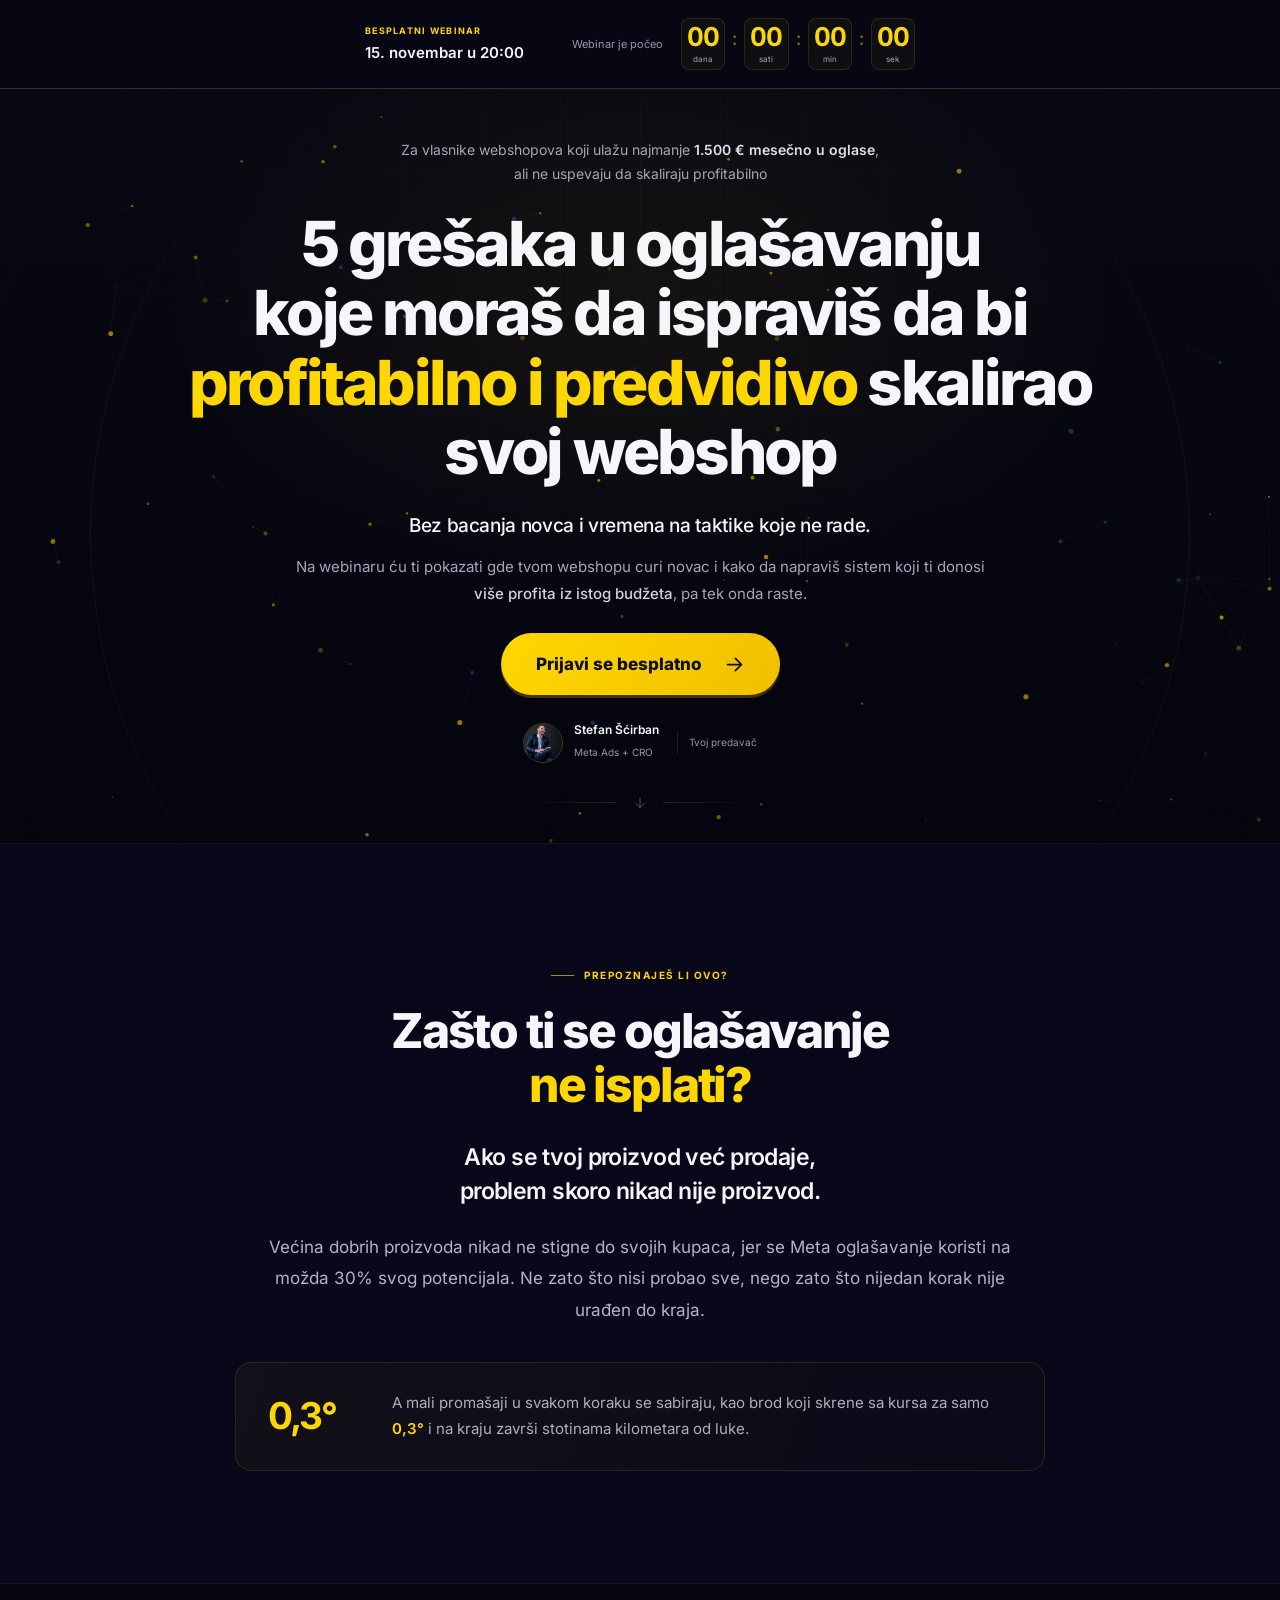
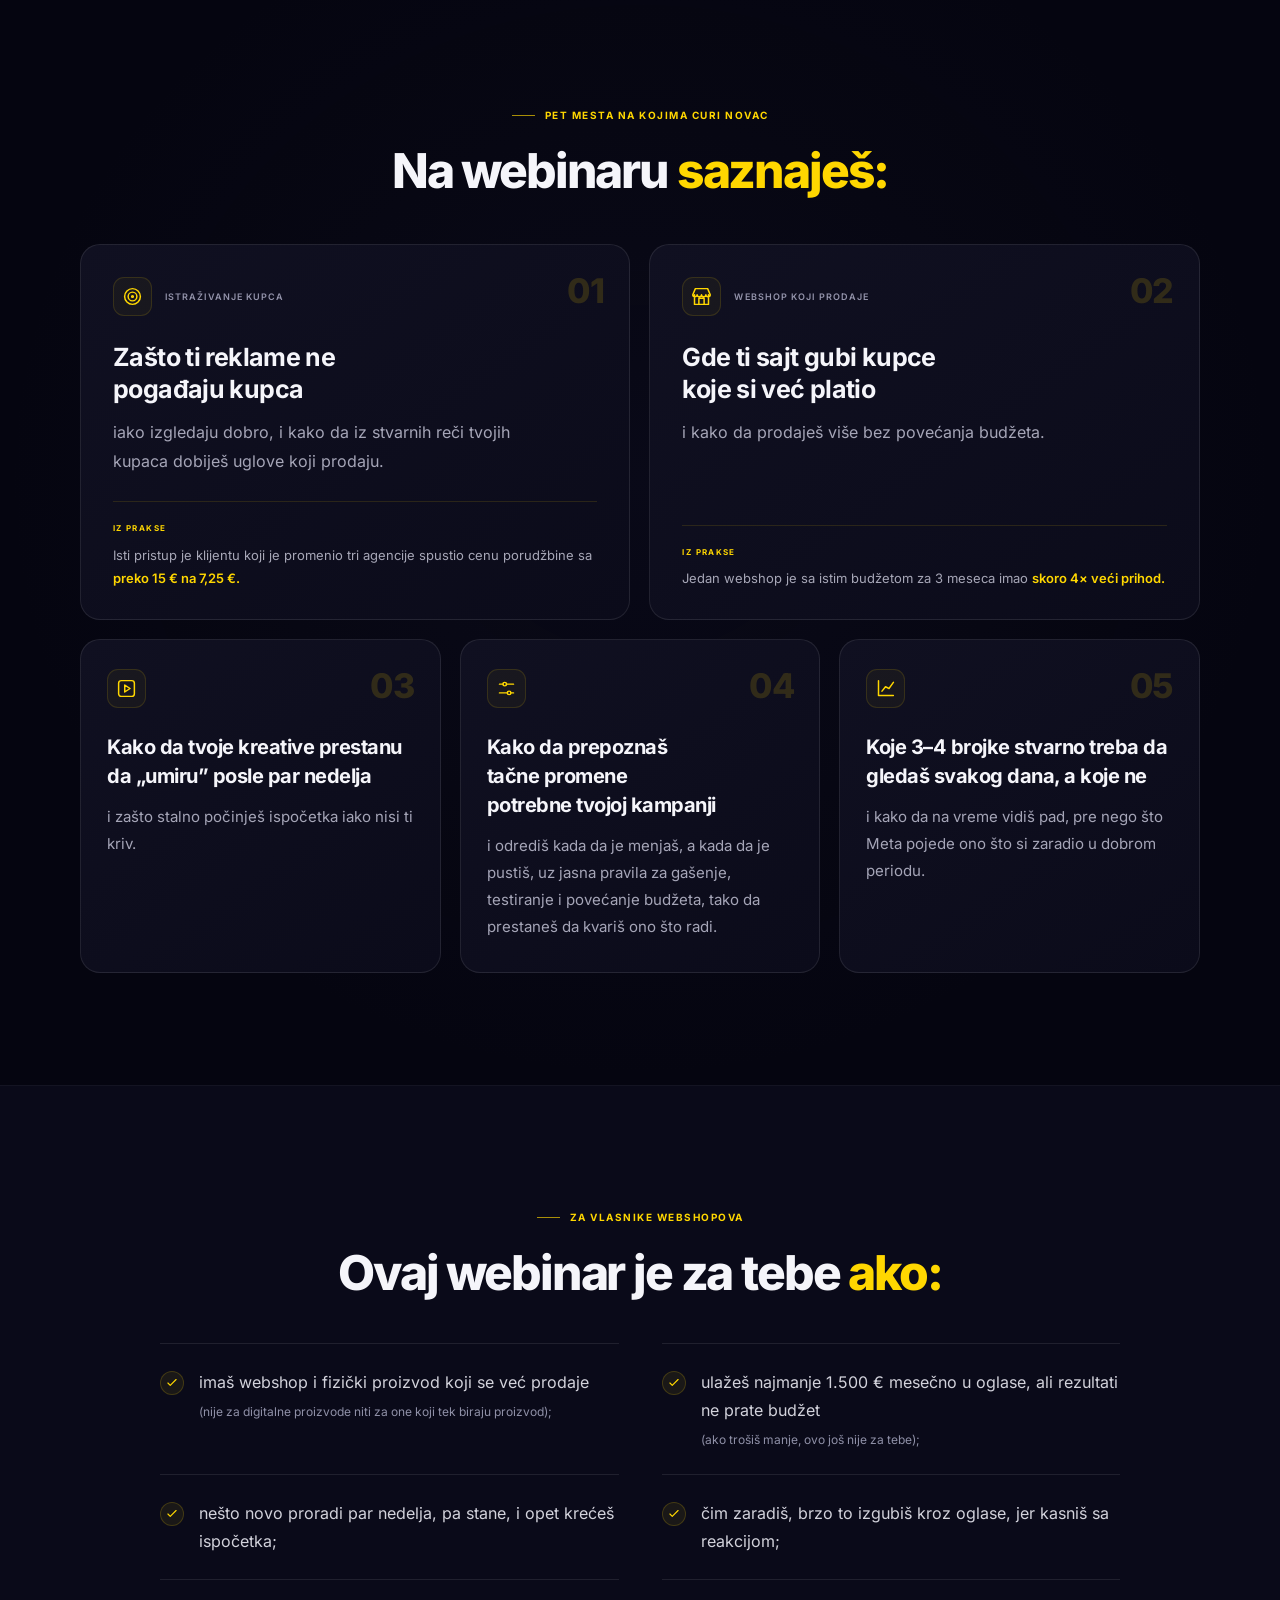
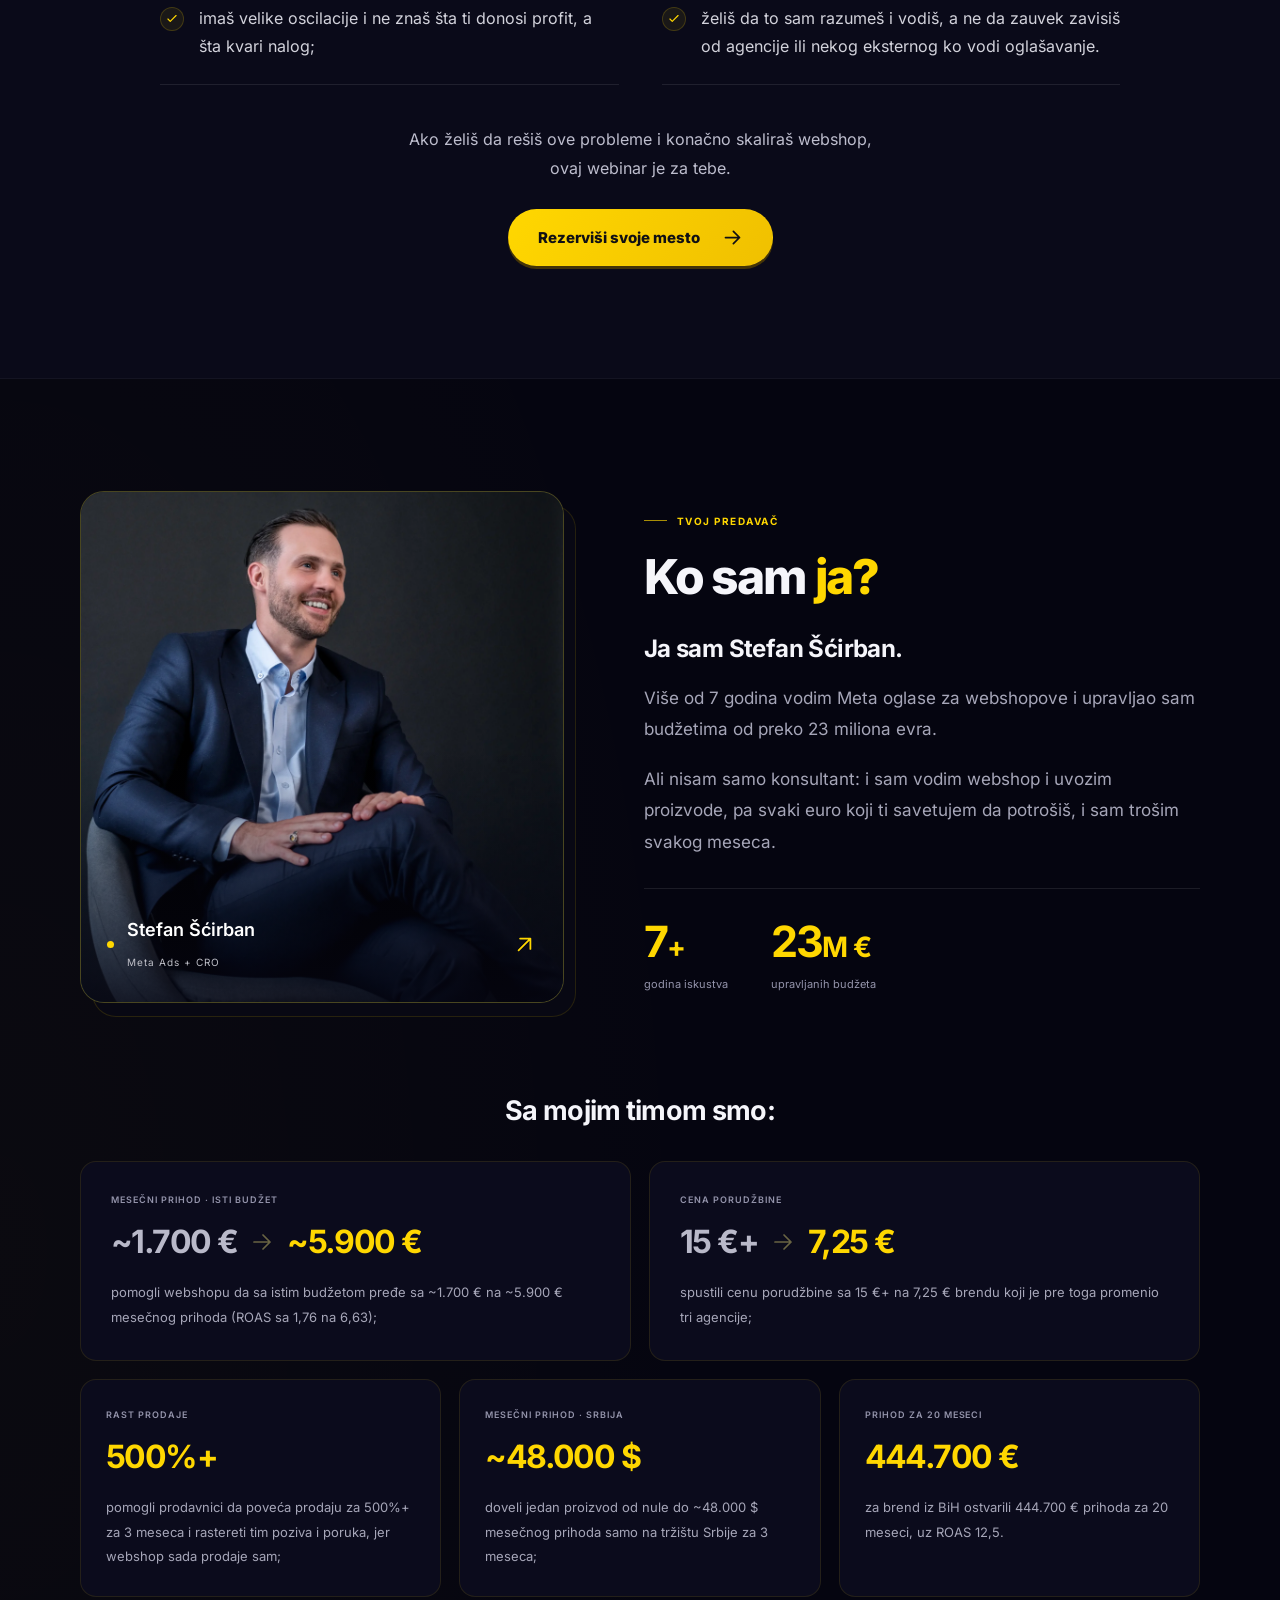
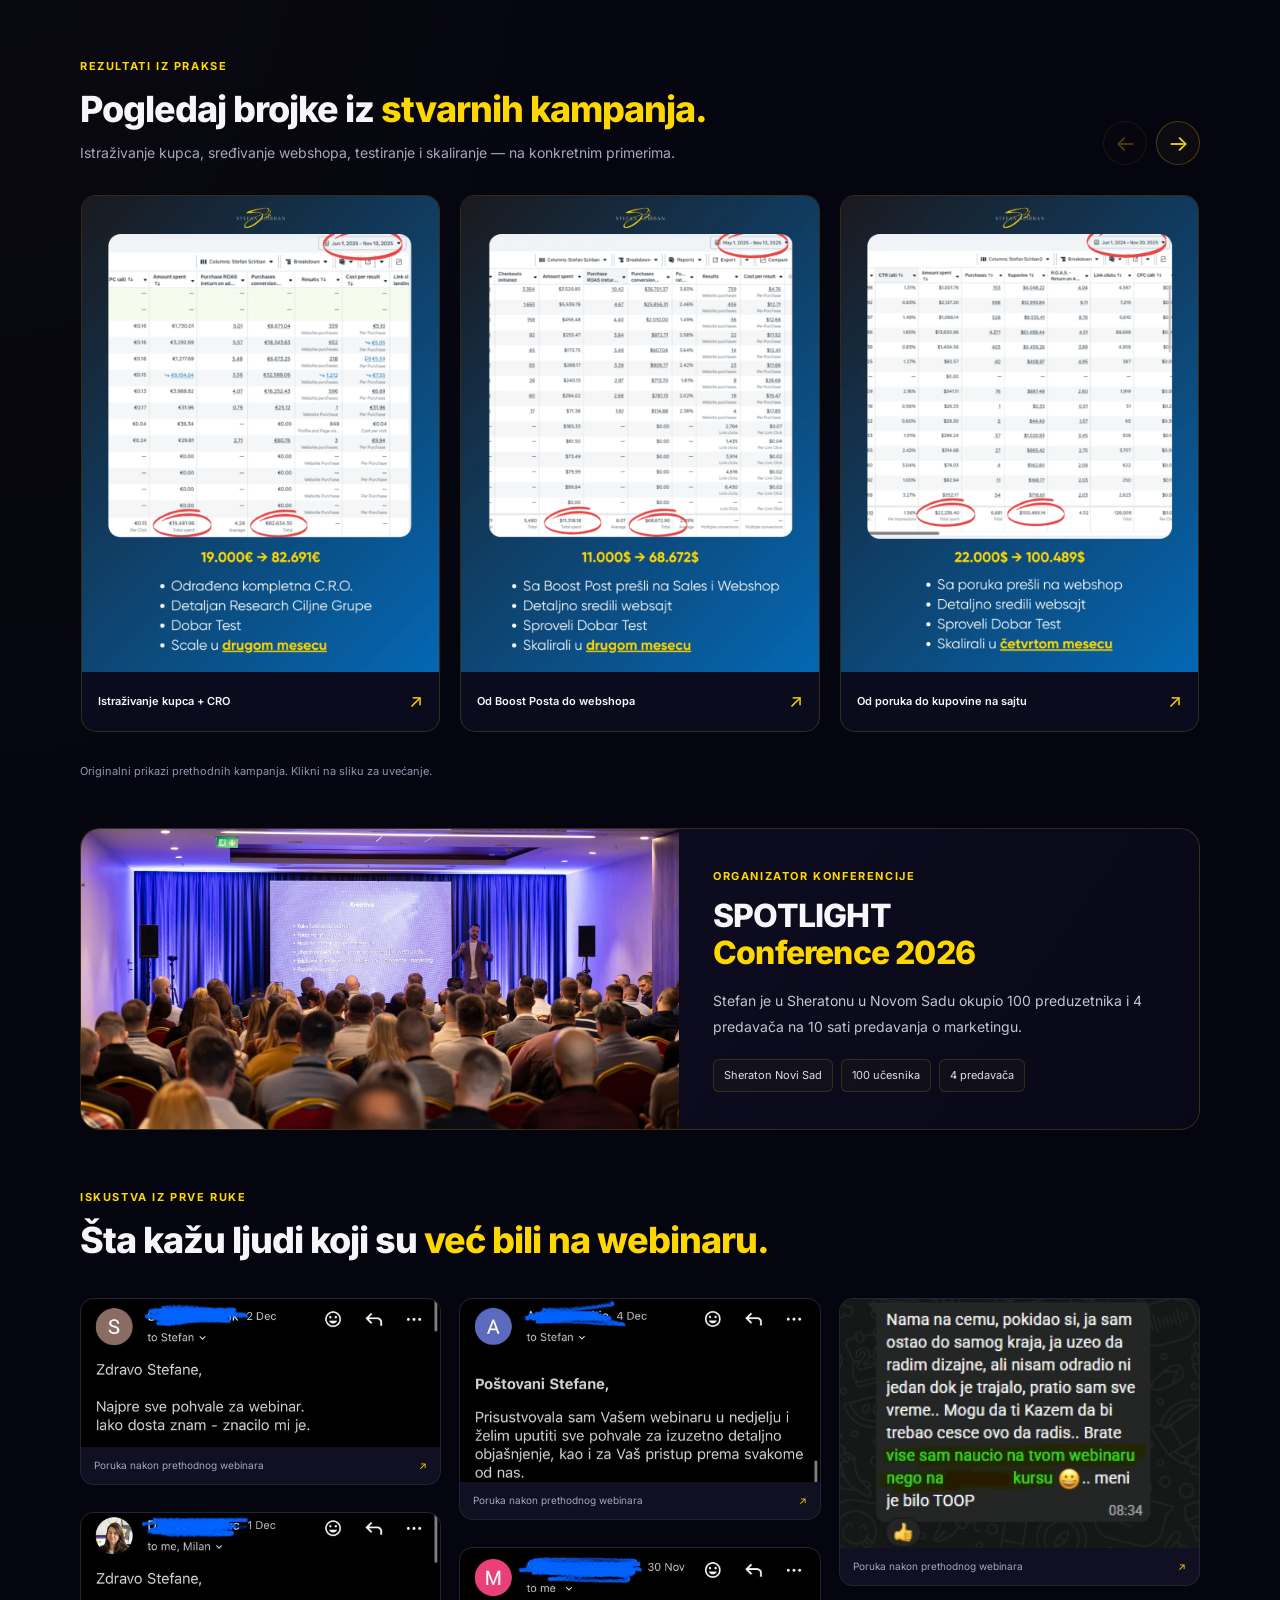
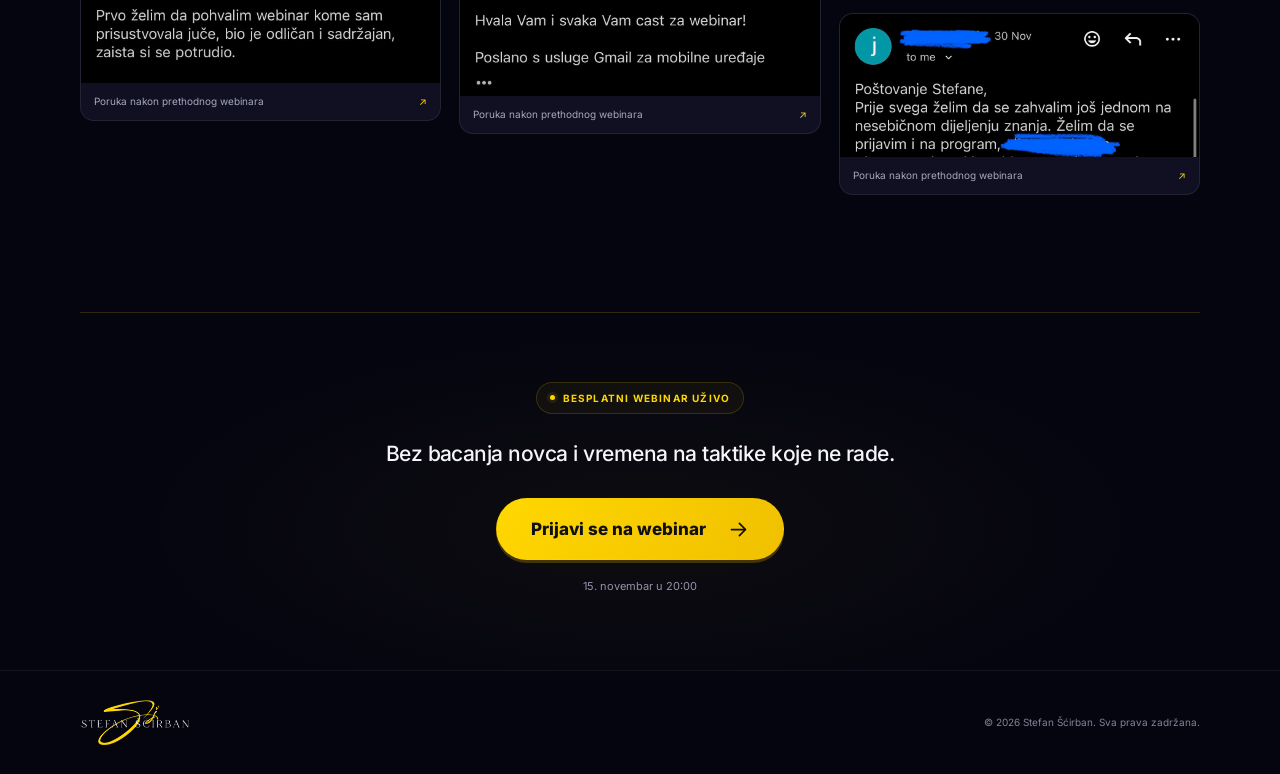
==== index.html @ c8a47fcd "Stefan Šćirban webinar funnel with AEvent registration Optin, thank-you, replay and call confirmatio" ====
<!doctype html>
<html lang="sr-Latn">
<head>
  <meta charset="utf-8">
  <meta name="viewport" content="width=device-width, initial-scale=1, viewport-fit=cover">
  <meta name="theme-color" content="#050510">
  <meta name="robots" content="noindex,nofollow">
  <title>5 grešaka u oglašavanju · Besplatni webinar · Stefan Šćirban</title>
  <meta name="description" content="Besplatni webinar za vlasnike webshopova koji žele da profitabilno i predvidivo skaliraju svoj webshop. Sa Stefanom Šćirbanom.">
  <link rel="preload" href="assets/inter-800.ttf" as="font" type="font/ttf" crossorigin>
  <link rel="preload" href="assets/inter-400.ttf" as="font" type="font/ttf" crossorigin>
  <link rel="stylesheet" href="styles.css">
  <link rel="stylesheet" href="brand-enhancements.css">
  <script src="config.js" defer></script>
  <script src="app.js" defer></script>
  <script src="brand-enhancements.js" defer></script>
</head>
<body>
  <svg class="svg-definitions" xmlns="http://www.w3.org/2000/svg" aria-hidden="true">
    <defs>
      <symbol id="arrow" viewBox="0 0 24 24"><path d="M4 12h16M13 5l7 7-7 7"/></symbol>
      <symbol id="check" viewBox="0 0 24 24"><path d="m5 12 4 4L19 6"/></symbol>
      <symbol id="calendar" viewBox="0 0 24 24"><rect x="3" y="5" width="18" height="16" rx="3"/><path d="M7 3v4m10-4v4M3 11h18"/></symbol>
      <symbol id="target" viewBox="0 0 24 24"><circle cx="12" cy="12" r="9"/><circle cx="12" cy="12" r="5"/><circle cx="12" cy="12" r="1"/></symbol>
      <symbol id="shop" viewBox="0 0 24 24"><path d="M4 10v11h16V10M2 10l3-7h14l3 7M2 10c0 3 5 3 5 0 0 3 5 3 5 0 0 3 5 3 5 0 0 3 5 3 5 0M9 21v-7h6v7"/></symbol>
      <symbol id="creative" viewBox="0 0 24 24"><rect x="3" y="3" width="18" height="18" rx="3"/><path d="m10 8 6 4-6 4Z"/></symbol>
      <symbol id="sliders" viewBox="0 0 24 24"><path d="M4 7h4m4 0h8M4 17h9m4 0h3"/><circle cx="10" cy="7" r="2"/><circle cx="15" cy="17" r="2"/></symbol>
      <symbol id="chart" viewBox="0 0 24 24"><path d="M4 3v17h17M8 15l4-5 4 2 5-7"/></symbol>
      <symbol id="close" viewBox="0 0 24 24"><path d="m6 6 12 12M6 18 18 6"/></symbol>
      <symbol id="lock" viewBox="0 0 24 24"><rect x="5" y="10" width="14" height="11" rx="2"/><path d="M8 10V6a4 4 0 0 1 8 0v4m-4 5v2"/></symbol>
    </defs>
  </svg>
  <a class="skip-link" href="#main">Pređi na sadržaj</a>

  <header class="event-banner" aria-label="Termin webinara i odbrojavanje">
    <div class="wrap event-banner-inner">
      <div class="banner-event"><span>BESPLATNI WEBINAR</span><strong data-event-date>15. novembar u 20:00</strong></div>
      <div class="banner-countdown">
        <span class="countdown-label" data-countdown-label>Počinjemo za</span>
        <div class="countdown-digits" data-countdown role="timer" aria-live="off" aria-label="Odbrojavanje do webinara">
          <span class="countdown-unit"><strong data-days>00</strong><span>dana</span></span><span class="countdown-separator" aria-hidden="true">:</span>
          <span class="countdown-unit"><strong data-hours>00</strong><span>sati</span></span><span class="countdown-separator" aria-hidden="true">:</span>
          <span class="countdown-unit"><strong data-minutes>00</strong><span>min</span></span><span class="countdown-separator" aria-hidden="true">:</span>
          <span class="countdown-unit"><strong data-seconds>00</strong><span>sek</span></span>
        </div>
      </div>
    </div>
  </header>

  <main id="main">
    <section class="hero" id="top" aria-labelledby="hero-title">
      <div class="hero-grid" aria-hidden="true"></div>
      <div class="hero-orbit orbit-one" aria-hidden="true"></div><div class="hero-orbit orbit-two" aria-hidden="true"></div>
      <div class="wrap hero-content">
        <p class="audience">Za vlasnike webshopova koji ulažu najmanje <strong>1.500 € mesečno u oglase</strong>,<br class="desktop-break"> ali ne uspevaju da skaliraju profitabilno</p>
        <h1 id="hero-title">5 grešaka u oglašavanju<br class="desktop-break"> koje moraš da ispraviš da bi <span class="gold">profitabilno i predvidivo</span> skalirao svoj webshop</h1>
        <p class="hero-subtitle">Bez bacanja novca i vremena na taktike koje ne rade.</p>
        <p class="hero-description">Na webinaru ću ti pokazati gde tvom webshopu curi novac i kako da napraviš sistem koji ti donosi <strong>više profita iz istog budžeta</strong>, pa tek onda raste.</p>
        <div class="hero-action"><button class="button button-large" data-register>Prijavi se besplatno <svg class="icon" aria-hidden="true"><use href="#arrow"/></svg></button></div>
        <div class="host-signature"><img src="assets/stefan-portrait.webp" alt="" width="48" height="48"><div><strong>Stefan Šćirban</strong><span>Meta Ads + CRO</span></div><span class="signature-rule" aria-hidden="true"></span><span class="signature-label">Tvoj predavač</span></div>
      </div>
      <div class="hero-bottom" aria-hidden="true"><span></span><svg class="icon"><use href="#arrow"/></svg><span></span></div>
    </section>

    <section class="section problem" aria-labelledby="problem-title">
      <div class="wrap narrow center">
        <span class="section-kicker"><span class="kicker-line"></span> PREPOZNAJEŠ LI OVO?</span>
        <h2 id="problem-title">Zašto ti se oglašavanje<br> <span class="gold">ne isplati?</span></h2>
        <p class="problem-lead">Ako se tvoj proizvod već prodaje,<br class="desktop-break"> problem skoro nikad nije proizvod.</p>
        <p>Većina dobrih proizvoda nikad ne stigne do svojih kupaca, jer se Meta oglašavanje koristi na možda 30% svog potencijala. Ne zato što nisi probao sve, nego zato što nijedan korak nije urađen do kraja.</p>
        <div class="course-note"><span class="course-mark" aria-hidden="true">0,3°</span><p>A mali promašaji u svakom koraku se sabiraju, kao brod koji skrene sa kursa za samo <strong>0,3°</strong> i na kraju završi stotinama kilometara od luke.</p></div>
      </div>
    </section>

    <section class="section lessons" aria-labelledby="lessons-title">
      <div class="wrap">
        <div class="section-heading center"><span class="section-kicker"><span class="kicker-line"></span> PET MESTA NA KOJIMA CURI NOVAC</span><h2 id="lessons-title">Na webinaru <span class="gold">saznaješ:</span></h2></div>
        <div class="lessons-grid">
          <article class="lesson lesson-featured">
            <div class="lesson-top"><span class="lesson-icon"><svg class="icon" aria-hidden="true"><use href="#target"/></svg></span><span class="lesson-category">ISTRAŽIVANJE KUPCA</span><span class="lesson-number" aria-hidden="true">01</span></div>
            <h3>Zašto ti reklame ne pogađaju kupca</h3>
            <p>iako izgledaju dobro, i kako da iz stvarnih reči tvojih kupaca dobiješ uglove koji prodaju.</p>
            <div class="lesson-proof"><span class="proof-label">IZ PRAKSE</span><p>Isti pristup je klijentu koji je promenio tri agencije spustio cenu porudžbine sa <strong>preko 15 € na 7,25 €.</strong></p></div>
          </article>
          <article class="lesson lesson-featured">
            <div class="lesson-top"><span class="lesson-icon"><svg class="icon" aria-hidden="true"><use href="#shop"/></svg></span><span class="lesson-category">WEBSHOP KOJI PRODAJE</span><span class="lesson-number" aria-hidden="true">02</span></div>
            <h3>Gde ti sajt gubi kupce koje si već platio</h3>
            <p>i kako da prodaješ više bez povećanja budžeta.</p>
            <div class="lesson-proof"><span class="proof-label">IZ PRAKSE</span><p>Jedan webshop je sa istim budžetom za 3 meseca imao <strong>skoro 4× veći prihod.</strong></p></div>
          </article>
          <article class="lesson">
            <div class="lesson-top"><span class="lesson-icon"><svg class="icon" aria-hidden="true"><use href="#creative"/></svg></span><span class="lesson-number" aria-hidden="true">03</span></div>
            <h3>Kako da tvoje kreative prestanu da „umiru” posle par nedelja</h3>
            <p>i zašto stalno počinješ ispočetka iako nisi ti kriv.</p>
          </article>
          <article class="lesson">
            <div class="lesson-top"><span class="lesson-icon"><svg class="icon" aria-hidden="true"><use href="#sliders"/></svg></span><span class="lesson-number" aria-hidden="true">04</span></div>
            <h3>Kako da prepoznaš tačne promene potrebne tvojoj kampanji</h3>
            <p>i odrediš kada da je menjaš, a kada da je pustiš, uz jasna pravila za gašenje, testiranje i povećanje budžeta, tako da prestaneš da kvariš ono što radi.</p>
          </article>
          <article class="lesson">
            <div class="lesson-top"><span class="lesson-icon"><svg class="icon" aria-hidden="true"><use href="#chart"/></svg></span><span class="lesson-number" aria-hidden="true">05</span></div>
            <h3>Koje 3–4 brojke stvarno treba da gledaš svakog dana, a koje ne</h3>
            <p>i kako da na vreme vidiš pad, pre nego što Meta pojede ono što si zaradio u dobrom periodu.</p>
          </article>
        </div>
      </div>
    </section>

    <section class="section fit" aria-labelledby="fit-title">
      <div class="wrap fit-inner">
        <div class="section-heading center"><span class="section-kicker"><span class="kicker-line"></span> ZA VLASNIKE WEBSHOPOVA</span><h2 id="fit-title">Ovaj webinar je za tebe <span class="gold">ako:</span></h2></div>
        <ul class="fit-list">
          <li><span class="fit-check"><svg class="icon" aria-hidden="true"><use href="#check"/></svg></span><div>imaš webshop i fizički proizvod koji se već prodaje <small>(nije za digitalne proizvode niti za one koji tek biraju proizvod);</small></div></li>
          <li><span class="fit-check"><svg class="icon" aria-hidden="true"><use href="#check"/></svg></span><div>ulažeš najmanje 1.500 € mesečno u oglase, ali rezultati ne prate budžet <small>(ako trošiš manje, ovo još nije za tebe);</small></div></li>
          <li><span class="fit-check"><svg class="icon" aria-hidden="true"><use href="#check"/></svg></span><div>nešto novo proradi par nedelja, pa stane, i opet krećeš ispočetka;</div></li>
          <li><span class="fit-check"><svg class="icon" aria-hidden="true"><use href="#check"/></svg></span><div>čim zaradiš, brzo to izgubiš kroz oglase, jer kasniš sa reakcijom;</div></li>
          <li><span class="fit-check"><svg class="icon" aria-hidden="true"><use href="#check"/></svg></span><div>imaš velike oscilacije i ne znaš šta ti donosi profit, a šta kvari nalog;</div></li>
          <li><span class="fit-check"><svg class="icon" aria-hidden="true"><use href="#check"/></svg></span><div>želiš da to sam razumeš i vodiš, a ne da zauvek zavisiš od agencije ili nekog eksternog ko vodi oglašavanje.</div></li>
        </ul>
        <div class="fit-action center"><p>Ako želiš da rešiš ove probleme i konačno skaliraš webshop,<br class="desktop-break"> ovaj webinar je za tebe.</p><button class="button" data-register>Rezerviši svoje mesto <svg class="icon" aria-hidden="true"><use href="#arrow"/></svg></button></div>
      </div>
    </section>

    <section class="section about" aria-labelledby="about-title">
      <div class="wrap">
        <div class="about-grid">
          <div class="portrait-frame"><img class="portrait" src="assets/stefan-portrait.webp" alt="Stefan Šćirban" width="2048" height="2560" loading="lazy"><div class="portrait-caption"><span class="portrait-dot" aria-hidden="true"></span><div><strong>Stefan Šćirban</strong><span>Meta Ads + CRO</span></div><svg class="icon" aria-hidden="true"><use href="#arrow"/></svg></div></div>
          <div class="about-copy"><span class="section-kicker"><span class="kicker-line"></span> TVOJ PREDAVAČ</span><h2 id="about-title">Ko sam <span class="gold">ja?</span></h2><h3>Ja sam Stefan Šćirban.</h3><p>Više od 7 godina vodim Meta oglase za webshopove i upravljao sam budžetima od preko 23 miliona evra.</p><p>Ali nisam samo konsultant: i sam vodim webshop i uvozim proizvode, pa svaki euro koji ti savetujem da potrošiš, i sam trošim svakog meseca.</p><div class="about-stats"><div><strong>7<span>+</span></strong><span>godina iskustva</span></div><div><strong>23<span>M €</span></strong><span>upravljanih budžeta</span></div></div></div>
        </div>
        <div class="results-block"><h3 class="results-title">Sa mojim timom smo:</h3><div class="results-grid">
          <article class="result result-wide"><span class="result-label">MESEČNI PRIHOD · ISTI BUDŽET</span><div class="result-value">~1.700 € <svg class="icon" aria-hidden="true"><use href="#arrow"/></svg> <span>~5.900 €</span></div><p>pomogli webshopu da sa istim budžetom pređe sa ~1.700 € na ~5.900 € mesečnog prihoda (ROAS sa 1,76 na 6,63);</p></article>
          <article class="result result-wide"><span class="result-label">CENA PORUDŽBINE</span><div class="result-value">15 €+ <svg class="icon" aria-hidden="true"><use href="#arrow"/></svg> <span>7,25 €</span></div><p>spustili cenu porudžbine sa 15 €+ na 7,25 € brendu koji je pre toga promenio tri agencije;</p></article>
          <article class="result"><span class="result-label">RAST PRODAJE</span><div class="result-value"><span>500%+</span></div><p>pomogli prodavnici da poveća prodaju za 500%+ za 3 meseca i rastereti tim poziva i poruka, jer webshop sada prodaje sam;</p></article>
          <article class="result"><span class="result-label">MESEČNI PRIHOD · SRBIJA</span><div class="result-value"><span>~48.000 $</span></div><p>doveli jedan proizvod od nule do ~48.000 $ mesečnog prihoda samo na tržištu Srbije za 3 meseca;</p></article>
          <article class="result"><span class="result-label">PRIHOD ZA 20 MESECI</span><div class="result-value"><span>444.700 €</span></div><p>za brend iz BiH ostvarili 444.700 € prihoda za 20 meseci, uz ROAS 12,5.</p></article>
        </div></div>
        <div class="credibility-block" data-evidence-gallery><div class="evidence-heading"><div><span class="evidence-kicker">REZULTATI IZ PRAKSE</span><h3>Pogledaj brojke iz <span class="gold">stvarnih kampanja.</span></h3><p>Istraživanje kupca, sređivanje webshopa, testiranje i skaliranje — na konkretnim primerima.</p></div><div class="evidence-controls"><button class="evidence-arrow" type="button" data-evidence-prev aria-label="Prethodni rezultati">←</button><button class="evidence-arrow" type="button" data-evidence-next aria-label="Sledeći rezultati">→</button></div></div><div class="evidence-track" tabindex="0" role="region" aria-label="Pet originalnih prikaza rezultata kampanja"><figure class="evidence-card"><button type="button" class="evidence-open" data-proof-image="/assets/credibility/01.png" data-proof-alt="Originalni prikaz rezultata kampanje 1: Istraživanje kupca + CRO." data-proof-caption="Istraživanje kupca + CRO · Originalni prikaz rezultata sa Stefanove stranice." aria-label="Uvećaj rezultat kampanje 1"><img src="/assets/credibility/01.png" alt="Originalni prikaz rezultata kampanje 1: Istraživanje kupca + CRO." width="450" height="600" loading="lazy" decoding="async"></button><figcaption><strong>Istraživanje kupca + CRO</strong><span aria-hidden="true">↗</span></figcaption></figure><figure class="evidence-card"><button type="button" class="evidence-open" data-proof-image="/assets/credibility/02.png" data-proof-alt="Originalni prikaz rezultata kampanje 2: Od Boost Posta do webshopa." data-proof-caption="Od Boost Posta do webshopa · Originalni prikaz rezultata sa Stefanove stranice." aria-label="Uvećaj rezultat kampanje 2"><img src="/assets/credibility/02.png" alt="Originalni prikaz rezultata kampanje 2: Od Boost Posta do webshopa." width="450" height="600" loading="lazy" decoding="async"></button><figcaption><strong>Od Boost Posta do webshopa</strong><span aria-hidden="true">↗</span></figcaption></figure><figure class="evidence-card"><button type="button" class="evidence-open" data-proof-image="/assets/credibility/03.png" data-proof-alt="Originalni prikaz rezultata kampanje 3: Od poruka do kupovine na sajtu." data-proof-caption="Od poruka do kupovine na sajtu · Originalni prikaz rezultata sa Stefanove stranice." aria-label="Uvećaj rezultat kampanje 3"><img src="/assets/credibility/03.png" alt="Originalni prikaz rezultata kampanje 3: Od poruka do kupovine na sajtu." width="450" height="600" loading="lazy" decoding="async"></button><figcaption><strong>Od poruka do kupovine na sajtu</strong><span aria-hidden="true">↗</span></figcaption></figure><figure class="evidence-card"><button type="button" class="evidence-open" data-proof-image="/assets/credibility/04.png" data-proof-alt="Originalni prikaz rezultata kampanje 4: CRO + testiranje kampanja." data-proof-caption="CRO + testiranje kampanja · Originalni prikaz rezultata sa Stefanove stranice." aria-label="Uvećaj rezultat kampanje 4"><img src="/assets/credibility/04.png" alt="Originalni prikaz rezultata kampanje 4: CRO + testiranje kampanja." width="450" height="600" loading="lazy" decoding="async"></button><figcaption><strong>CRO + testiranje kampanja</strong><span aria-hidden="true">↗</span></figcaption></figure><figure class="evidence-card"><button type="button" class="evidence-open" data-proof-image="/assets/credibility/05.png" data-proof-alt="Originalni prikaz rezultata kampanje 5: Istraživanje + skaliranje." data-proof-caption="Istraživanje + skaliranje · Originalni prikaz rezultata sa Stefanove stranice." aria-label="Uvećaj rezultat kampanje 5"><img src="/assets/credibility/05.png" alt="Originalni prikaz rezultata kampanje 5: Istraživanje + skaliranje." width="450" height="600" loading="lazy" decoding="async"></button><figcaption><strong>Istraživanje + skaliranje</strong><span aria-hidden="true">↗</span></figcaption></figure></div><p class="evidence-note">Originalni prikazi prethodnih kampanja. Klikni na sliku za uvećanje.</p></div><article class="spotlight-proof"><figure><img src="/assets/credibility/stefan4.jpeg" alt="Stefan predaje na SPOTLIGHT konferenciji u Novom Sadu." width="1920" height="1080" loading="lazy" decoding="async"></figure><div class="spotlight-copy"><span class="evidence-kicker">ORGANIZATOR KONFERENCIJE</span><h3>SPOTLIGHT<br><span class="gold">Conference 2026</span></h3><p>Stefan je u Sheratonu u Novom Sadu okupio 100 preduzetnika i 4 predavača na 10 sati predavanja o marketingu.</p><div class="spotlight-facts"><span>Sheraton Novi Sad</span><span>100 učesnika</span><span>4 predavača</span></div></div></article><div class="brand-messages"><div class="evidence-heading"><div><span class="evidence-kicker">ISKUSTVA IZ PRVE RUKE</span><h3>Šta kažu ljudi koji su <span class="gold">već bili na webinaru.</span></h3></div></div><div class="brand-message-grid"><figure class="brand-message"><button type="button" data-proof-image="/assets/testimonials/test-1.jpeg" data-proof-alt="Poruka polaznika nakon prethodnog webinara." data-proof-caption="Originalna poruka nakon prethodnog Stefanovog webinara." aria-label="Uvećaj poruku polaznika 1"><img src="/assets/testimonials/test-1.jpeg" alt="Poruka polaznika nakon prethodnog webinara." width="1170" height="481" loading="lazy" decoding="async"></button><figcaption><span>Poruka nakon prethodnog webinara</span><span aria-hidden="true">↗</span></figcaption></figure><figure class="brand-message"><button type="button" data-proof-image="/assets/testimonials/test-2.jpeg" data-proof-alt="Poruka polaznice o sadržaju prethodnog webinara." data-proof-caption="Originalna poruka nakon prethodnog Stefanovog webinara." aria-label="Uvećaj poruku polaznika 2"><img src="/assets/testimonials/test-2.jpeg" alt="Poruka polaznice o sadržaju prethodnog webinara." width="1170" height="554" loading="lazy" decoding="async"></button><figcaption><span>Poruka nakon prethodnog webinara</span><span aria-hidden="true">↗</span></figcaption></figure><figure class="brand-message"><button type="button" data-proof-image="/assets/testimonials/test-4.jpeg" data-proof-alt="Poruka polaznice o detaljnim objašnjenjima na webinaru." data-proof-caption="Originalna poruka nakon prethodnog Stefanovog webinara." aria-label="Uvećaj poruku polaznika 3"><img src="/assets/testimonials/test-4.jpeg" alt="Poruka polaznice o detaljnim objašnjenjima na webinaru." width="1170" height="596" loading="lazy" decoding="async"></button><figcaption><span>Poruka nakon prethodnog webinara</span><span aria-hidden="true">↗</span></figcaption></figure><figure class="brand-message"><button type="button" data-proof-image="/assets/testimonials/test5.jpg" data-proof-alt="Poruka zahvalnosti nakon prethodnog webinara." data-proof-caption="Originalna poruka nakon prethodnog Stefanovog webinara." aria-label="Uvećaj poruku polaznika 4"><img src="/assets/testimonials/test5.jpg" alt="Poruka zahvalnosti nakon prethodnog webinara." width="1170" height="481" loading="lazy" decoding="async"></button><figcaption><span>Poruka nakon prethodnog webinara</span><span aria-hidden="true">↗</span></figcaption></figure><figure class="brand-message"><button type="button" data-proof-image="/assets/testimonials/tesrt7.jpeg" data-proof-alt="Poruka polaznika koji je ostao do kraja webinara." data-proof-caption="Originalna poruka nakon prethodnog Stefanovog webinara." aria-label="Uvećaj poruku polaznika 5"><img src="/assets/testimonials/tesrt7.jpeg" alt="Poruka polaznika koji je ostao do kraja webinara." width="318" height="220" loading="lazy" decoding="async"></button><figcaption><span>Poruka nakon prethodnog webinara</span><span aria-hidden="true">↗</span></figcaption></figure><figure class="brand-message"><button type="button" data-proof-image="/assets/testimonials/test6.jpg" data-proof-alt="Poruka polaznika o deljenju znanja i interesovanju za program." data-proof-caption="Originalna poruka nakon prethodnog Stefanovog webinara." aria-label="Uvećaj poruku polaznika 6"><img src="/assets/testimonials/test6.jpg" alt="Poruka polaznika o deljenju znanja i interesovanju za program." width="1170" height="468" loading="lazy" decoding="async"></button><figcaption><span>Poruka nakon prethodnog webinara</span><span aria-hidden="true">↗</span></figcaption></figure></div></div>
        <div class="closing center"><span class="eyebrow live-badge"><i aria-hidden="true"></i> BESPLATNI WEBINAR UŽIVO</span><p>Bez bacanja novca i vremena na taktike koje ne rade.</p><button class="button button-large" data-register>Prijavi se na webinar <svg class="icon" aria-hidden="true"><use href="#arrow"/></svg></button><span class="closing-date" data-event-date>15. novembar u 20:00</span></div>
      </div>
    </section>
  </main>

  <footer class="site-footer"><div class="wrap footer-inner"><img src="assets/logo.png" alt="Stefan Šćirban" width="3491" height="1483"><span>© 2026 Stefan Šćirban. Sva prava zadržana.</span><a id="privacy-link" hidden>Politika privatnosti</a></div></footer>
  <aside class="mobile-action" id="mobile-action" aria-label="Prijava na webinar">
    <div class="mobile-countdown">
      <span class="countdown-label" data-countdown-label>Počinjemo za</span>
      <div class="countdown-digits" data-countdown role="timer" aria-live="off" aria-label="Odbrojavanje do webinara">
        <span class="countdown-unit"><strong data-days>00</strong><span>dana</span></span><span class="countdown-separator" aria-hidden="true">:</span>
        <span class="countdown-unit"><strong data-hours>00</strong><span>sati</span></span><span class="countdown-separator" aria-hidden="true">:</span>
        <span class="countdown-unit"><strong data-minutes>00</strong><span>min</span></span><span class="countdown-separator" aria-hidden="true">:</span>
        <span class="countdown-unit"><strong data-seconds>00</strong><span>sek</span></span>
      </div>
    </div>
    <button class="button" data-register>Prijavi se besplatno <svg class="icon" aria-hidden="true"><use href="#arrow"/></svg></button>
  </aside>

  <dialog id="registration-dialog" aria-labelledby="form-title" aria-describedby="form-description">
    <div class="form-card">
      <button class="close-button" type="button" aria-label="Zatvori prijavu" id="close-dialog"><svg class="icon" aria-hidden="true"><use href="#close"/></svg></button>
      <span class="section-kicker"><span class="kicker-line"></span> BESPLATNI WEBINAR UŽIVO</span>
      <h2 id="form-title">Rezerviši <span class="gold">svoje mesto.</span></h2>
      <p id="form-description">5 grešaka u oglašavanju koje moraš da ispraviš da bi profitabilno i predvidivo skalirao svoj webshop.</p>
      <p class="form-date"><svg class="icon" aria-hidden="true"><use href="#calendar"/></svg><span data-event-date>15. novembar u 20:00</span></p>
      <form id="registration-form" novalidate>
        <div class="field"><label for="first-name">Ime</label><input id="first-name" name="first_name" autocomplete="given-name" placeholder="Tvoje ime" maxlength="80" required aria-describedby="name-error"><span class="field-error" id="name-error"></span></div>
        <div class="field"><label for="email">Email</label><input id="email" name="email" type="email" autocomplete="email" inputmode="email" placeholder="tvoj@email.com" maxlength="254" required aria-describedby="email-error"><span class="field-error" id="email-error"></span></div>
        <div class="field"><label for="phone">Telefon <span>(WhatsApp)</span></label><input id="phone" name="phone" type="tel" autocomplete="tel" inputmode="tel" placeholder="+381 6…" maxlength="25" required aria-describedby="phone-error"><span class="field-error" id="phone-error"></span></div>
        <button class="button submit-button" type="submit" id="submit-registration">Prijavi se besplatno <svg class="icon" aria-hidden="true"><use href="#arrow"/></svg></button>
        <p class="form-status" id="form-status" role="status" aria-live="polite" hidden></p>
        <p class="form-privacy"><svg class="icon" aria-hidden="true"><use href="#lock"/></svg>Podatke koristimo za potvrdu prijave i podsetnike za webinar.</p>
      </form>
    </div>
  </dialog>
<dialog class="proof-lightbox" id="proof-lightbox" aria-label="Originalni prikaz u punoj veličini"><button class="proof-lightbox-close" type="button" data-proof-close aria-label="Zatvori uvećani prikaz">×</button><img alt=""><p></p></dialog>
</body>
</html>
---- styles.css ----
@font-face{font-family:Inter;src:url('assets/inter-400.ttf') format('truetype');font-weight:400;font-display:swap}
@font-face{font-family:Inter;src:url('assets/inter-500.ttf') format('truetype');font-weight:500;font-display:swap}
@font-face{font-family:Inter;src:url('assets/inter-600.ttf') format('truetype');font-weight:600;font-display:swap}
@font-face{font-family:Inter;src:url('assets/inter-700.ttf') format('truetype');font-weight:700;font-display:swap}
@font-face{font-family:Inter;src:url('assets/inter-800.ttf') format('truetype');font-weight:800;font-display:swap}
@font-face{font-family:Inter;src:url('assets/inter-900.ttf') format('truetype');font-weight:900;font-display:swap}
:root{--bg:#050510;--section:#08081a;--card:#0f0f24;--gold:#ffd700;--gold-light:#ffe44d;--white:#f5f5fa;--body:#d2d2db;--muted:#9494ab;--line:rgba(255,255,255,.09);--gold-line:rgba(255,215,0,.16);color-scheme:dark;font-family:Inter,Arial,sans-serif;font-synthesis:none}
*,*::before,*::after{box-sizing:border-box}html{scroll-behavior:smooth;scroll-padding-top:36px}body{margin:0;background:var(--bg);color:var(--body);font-size:17px;line-height:1.7;-webkit-font-smoothing:antialiased}body.modal-open{overflow:hidden}button,input,a{-webkit-tap-highlight-color:transparent}button,input{font:inherit}button,a{touch-action:manipulation}button{cursor:pointer}a{color:inherit;text-decoration:none}img{display:block;max-width:100%;height:auto}h1,h2,h3,p,figure{margin:0}h1,h2,h3{color:var(--white);text-wrap:balance}h1,h2{font-weight:800;letter-spacing:-.045em;line-height:1.12}h2{font-size:clamp(32px,4.2vw,48px)}h3{letter-spacing:-.025em;line-height:1.35;font-weight:700}strong{font-weight:600;color:var(--white)}button:focus-visible,a:focus-visible,input:focus-visible{outline:3px solid var(--gold-light);outline-offset:5px}::selection{background:var(--gold);color:var(--bg)}[hidden]{display:none!important}.svg-definitions{position:absolute;width:0;height:0;overflow:hidden}.icon{width:24px;height:24px;fill:none;stroke:currentColor;stroke-width:1.7;stroke-linecap:round;stroke-linejoin:round;flex:none}.wrap{width:min(1120px,calc(100% - 64px));margin-inline:auto}.narrow{max-width:810px}.center{text-align:center}.gold{color:var(--gold)}.section{padding:112px 0}.skip-link{position:fixed;z-index:200;top:12px;left:12px;padding:12px 20px;background:var(--gold);color:var(--bg);transform:translateY(-180%)}.skip-link:focus{transform:none}
.site-header{position:relative;z-index:3;border-bottom:1px solid rgba(255,255,255,.055);background:rgba(5,5,16,.9)}.header-inner{height:89px;display:flex;align-items:center;justify-content:space-between}.brand{display:block;width:142px}.brand img{width:142px;aspect-ratio:3491/1483}.header-right{display:flex;align-items:center;gap:32px}.header-label{font-size:11px;letter-spacing:.13em;font-weight:600;color:var(--muted)}.header-label span{color:var(--gold);margin-inline:6px}.button{display:inline-flex;align-items:center;justify-content:center;gap:22px;min-height:56px;padding:17px 29px;border:1px solid transparent;border-radius:999px;background:linear-gradient(125deg,#ffd700,#f0c000);color:#101014;font-size:15px;line-height:1.3;font-weight:800;text-align:center;transition:background .2s,transform .2s,box-shadow .2s;box-shadow:0 3px 0 rgba(93,71,0,.7)}.button:hover{background:linear-gradient(125deg,#ffe44d,#ffd700);transform:translateY(-2px);box-shadow:0 5px 0 rgba(93,71,0,.6),0 8px 32px rgba(255,215,0,.13)}.button:active{transform:translateY(1px);box-shadow:0 1px 0 rgba(93,71,0,.6)}.button .icon{width:21px;height:21px;stroke-width:2}.button-small{min-height:40px;padding:11px 19px;gap:13px;font-size:12px;box-shadow:none}.button-small .icon{width:17px;height:17px}.button-large{min-height:62px;padding-inline:34px;font-size:17px}.button:disabled{opacity:.65;cursor:wait;transform:none}
.hero{position:relative;isolation:isolate;overflow:hidden;padding:49px 0 33px;background:radial-gradient(ellipse 54% 58% at 50% 28%,rgba(255,215,0,.055),transparent 70%),linear-gradient(180deg,#080812,#050510)}.hero-grid{position:absolute;z-index:-2;inset:0;background-image:linear-gradient(rgba(255,255,255,.024) 1px,transparent 1px),linear-gradient(90deg,rgba(255,255,255,.024) 1px,transparent 1px);background-size:80px 80px;mask-image:radial-gradient(ellipse at 50% 10%,#000,transparent 69%)}.hero-orbit{position:absolute;border:1px solid rgba(255,215,0,.075);border-radius:50%;width:1100px;height:1100px;left:50%;top:-105px;transform:translateX(-50%);z-index:-1;pointer-events:none;mask-image:linear-gradient(90deg,#000,transparent 28%,transparent 72%,#000)}.orbit-two{width:1360px;height:1360px;top:-235px;border-color:rgba(255,215,0,.04)}.hero-content{text-align:center;position:relative}.event-badges{display:flex;align-items:center;justify-content:center;gap:13px;flex-wrap:wrap;margin-bottom:25px}.eyebrow{font-size:10px;font-weight:700;letter-spacing:.12em;line-height:1.4}.live-badge{display:inline-flex;align-items:center;justify-content:center;gap:8px;padding:8px 13px;border:1px solid var(--gold-line);border-radius:100px;background:rgba(255,215,0,.045);color:var(--gold)}.live-badge i{width:5px;height:5px;border-radius:50%;background:var(--gold);box-shadow:0 0 0 3px rgba(255,215,0,.08)}.date-badge{display:inline-flex;align-items:center;gap:7px;font-size:11px;color:var(--muted)}.date-badge .icon{width:15px;height:15px;stroke-width:1.5}.audience{font-size:14px;line-height:1.7;color:#a6a6b7;max-width:760px;margin:0 auto 23px}.audience strong{font-weight:600;color:#dedee6}h1{font-size:clamp(38px,4.85vw,64px);line-height:1.12;max-width:1020px;margin-inline:auto;font-weight:800;letter-spacing:-.045em}h1 .gold{display:inline}.hero-subtitle{font-size:19px;line-height:1.45;font-weight:500;color:var(--white);margin:25px auto 14px;max-width:680px;letter-spacing:-.018em}.hero-description{max-width:690px;margin-inline:auto;font-size:15px;line-height:1.8;color:#a6a6b7}.hero-description strong{font-weight:500;color:#d2d2db}.hero-action{margin-top:26px}.action-note{font-size:11px;color:var(--muted);margin-top:13px;letter-spacing:.01em}.action-note span{color:#575767;margin-inline:10px}.host-signature{display:flex;align-items:center;justify-content:center;gap:11px;margin-top:27px}.host-signature img{width:40px;height:40px;object-fit:cover;object-position:50% 12%;border-radius:50%;border:1px solid rgba(255,215,0,.25)}.host-signature>div{text-align:left;line-height:1.4}.host-signature strong{display:block;font-size:12px;font-weight:600}.host-signature>div>span{font-size:10px;color:var(--muted)}.signature-rule{height:23px;width:1px;background:var(--line);margin-left:7px}.signature-label{font-size:10px;color:var(--muted)}.hero-bottom{margin:33px auto 0;display:flex;align-items:center;justify-content:center;gap:16px;color:#5e5b41}.hero-bottom span{height:1px;width:96px;background:linear-gradient(90deg,transparent,var(--gold-line))}.hero-bottom span:last-child{transform:rotate(180deg)}.hero-bottom .icon{width:14px;height:14px;transform:rotate(90deg)}.countdown{margin:24px auto 0;display:flex;align-items:center;justify-content:center;gap:14px;font-size:12px}.countdown strong{color:var(--gold);font-variant-numeric:tabular-nums}
.section-kicker{display:inline-flex;align-items:center;gap:10px;margin-bottom:22px;font-size:10px;line-height:1.4;letter-spacing:.15em;color:var(--gold);font-weight:700}.kicker-line{width:23px;height:1px;background:var(--gold);opacity:.65}.section-heading{margin-bottom:46px}.problem{position:relative;background:var(--section);border-block:1px solid rgba(255,255,255,.04)}.problem h2{margin-bottom:28px}.problem-lead{font-size:23px;line-height:1.5;letter-spacing:-.025em;color:var(--white);font-weight:600;margin-bottom:23px}.problem .narrow>p:not(.problem-lead){font-size:17px;color:#b3b3c3;line-height:1.85;max-width:755px;margin-inline:auto}.course-note{margin-top:36px;display:grid;grid-template-columns:96px 1fr;gap:28px;text-align:left;align-items:center;padding:27px 32px;background:linear-gradient(110deg,rgba(255,215,0,.045),rgba(255,215,0,.012));border:1px solid rgba(255,215,0,.12);border-radius:16px}.course-mark{font-size:37px;font-weight:700;color:var(--gold);letter-spacing:-.05em;line-height:1.2}.course-note p{font-size:15px;line-height:1.75;color:#aeafbe}.course-note strong{color:var(--gold);font-weight:600}
.lessons{background:radial-gradient(ellipse at 50% 45%,rgba(35,35,69,.14),transparent 70%),var(--bg)}.lessons-grid{display:grid;grid-template-columns:repeat(6,minmax(0,1fr));gap:19px}.lesson{grid-column:span 2;padding:29px 26px 32px;border:1px solid var(--line);border-radius:20px;background:linear-gradient(145deg,#101021,#0b0b1a);position:relative;overflow:hidden;display:flex;flex-direction:column;transition:border-color .2s,transform .2s}.lesson:hover{border-color:rgba(255,215,0,.27);transform:translateY(-3px)}.lesson-featured{grid-column:span 3;padding:32px 32px 28px}.lesson-top{display:flex;align-items:center;gap:13px;margin-bottom:25px;min-height:36px}.lesson-icon{display:inline-flex;align-items:center;justify-content:center;width:39px;height:39px;border:1px solid rgba(255,215,0,.13);border-radius:11px;background:rgba(255,215,0,.04);color:var(--gold)}.lesson-icon .icon{width:21px;height:21px}.lesson-category{font-size:9px;letter-spacing:.12em;font-weight:600;color:var(--muted);padding-right:24px}.lesson-number{position:absolute;right:26px;top:26px;font-size:34px;line-height:1.2;letter-spacing:-.04em;font-weight:800;color:rgba(255,215,0,.15)}.lesson h3{font-size:20px;font-weight:700;line-height:1.45;letter-spacing:-.025em;margin-bottom:12px}.lesson>p{font-size:15px;line-height:1.8;color:#a5a5b7}.lesson-featured h3{font-size:25px;max-width:380px;line-height:1.3;margin-bottom:12px}.lesson-featured>p{font-size:16px;max-width:410px;margin-bottom:26px}.lesson-proof{margin-top:auto;padding-top:20px;border-top:1px solid rgba(255,215,0,.12)}.proof-label{display:block;color:var(--gold);font-size:8px;font-weight:700;letter-spacing:.17em;margin-bottom:8px}.lesson-proof p{font-size:13px;line-height:1.8;color:#a7a7b7}.lesson-proof strong{font-weight:600;color:var(--gold)}
.fit{background:#0a0a19;border-block:1px solid rgba(255,255,255,.04);position:relative}.fit-inner{max-width:960px}.fit .section-heading{margin-bottom:43px}.fit-list{list-style:none;margin:0;padding:0;display:grid;grid-template-columns:1fr 1fr;column-gap:43px}.fit-list li{padding:24px 0;border-bottom:1px solid var(--line);display:flex;align-items:flex-start;gap:15px;font-size:16px;line-height:1.75}.fit-list li:nth-child(-n+2){border-top:1px solid var(--line)}.fit-check{display:flex;align-items:center;justify-content:center;flex:0 0 24px;width:24px;height:24px;border:1px solid rgba(255,215,0,.18);background:rgba(255,215,0,.065);border-radius:50%;color:var(--gold);margin-top:3px}.fit-check .icon{width:14px;height:14px;stroke-width:2}.fit-list small{display:block;margin-top:6px;font-size:12px;line-height:1.65;color:#8f90a7}.fit-action{margin-top:40px}.fit-action p{font-size:16px;line-height:1.8;margin-bottom:27px;color:#bdbdcd}
.about{padding-bottom:0;background:radial-gradient(ellipse at 0 25%,rgba(255,215,0,.025),transparent 40%),var(--bg)}.about-grid{display:grid;grid-template-columns:minmax(0,1fr) minmax(0,1.15fr);gap:80px;align-items:center}.portrait-frame{position:relative;border-radius:24px;overflow:hidden;border:1px solid rgba(255,215,0,.2);background:#1c2228;box-shadow:12px 14px 0 -1px #080813,12px 14px 0 rgba(255,215,0,.13)}.portrait{width:100%;height:510px;object-fit:cover;object-position:50% 16%}.portrait-frame:after{position:absolute;content:'';inset:50% 0 0;background:linear-gradient(transparent,rgba(5,5,16,.85));pointer-events:none}.portrait-caption{position:absolute;z-index:1;bottom:28px;left:26px;right:26px;display:flex;align-items:center;gap:13px}.portrait-caption>div{flex:1}.portrait-caption strong{font-size:18px;display:block;color:#fff}.portrait-caption div>span{font-size:10px;color:#bebfc7;letter-spacing:.1em}.portrait-caption>.icon{color:var(--gold);transform:rotate(-45deg);width:25px;height:25px}.portrait-dot{height:7px;width:7px;background:var(--gold);border-radius:50%}.about-copy h2{margin-bottom:29px}.about-copy h3{font-size:24px;margin-bottom:18px}.about-copy p{font-size:17px;line-height:1.85;color:#a6a6b8;margin-bottom:18px}.about-stats{display:flex;gap:43px;margin-top:30px;padding-top:27px;border-top:1px solid var(--line)}.about-stats>div{display:flex;flex-direction:column}.about-stats strong{font-size:43px;color:var(--gold);line-height:1.2;letter-spacing:-.045em;font-weight:700}.about-stats strong span{font-size:28px;letter-spacing:-.04em}.about-stats>div>span{font-size:11px;color:var(--muted);margin-top:7px}.results-block{margin-top:90px}.results-title{text-align:center;font-size:27px;margin-bottom:31px}.results-grid{display:grid;grid-template-columns:repeat(6,minmax(0,1fr));gap:18px}.result{grid-column:span 2;padding:27px 25px;background:#0b0b1c;border:1px solid rgba(255,215,0,.1);border-radius:16px}.result-wide{grid-column:span 3;padding:30px}.result-label{display:block;color:var(--muted);font-size:9px;font-weight:600;letter-spacing:.11em;margin-bottom:15px}.result-value{display:flex;align-items:center;gap:13px;font-size:32px;letter-spacing:-.05em;font-weight:700;line-height:1.25;color:#b9b9c9;white-space:nowrap;margin-bottom:18px}.result-value span{color:var(--gold)}.result-value .icon{width:24px;height:24px;color:#696443}.result p{font-size:13px;line-height:1.9;color:#a6a6b8}.closing{margin-top:90px;padding:67px 24px 74px;border-top:1px solid var(--gold-line);position:relative;background:radial-gradient(ellipse at 50% 60%,rgba(255,215,0,.035),transparent 64%)}.closing p{font-size:21px;color:var(--white);font-weight:500;letter-spacing:-.025em;margin:22px auto 27px}.closing-date{display:block;color:var(--muted);font-size:11px;margin-top:17px}.site-footer{border-top:1px solid rgba(255,255,255,.06)}.footer-inner{display:flex;align-items:center;justify-content:space-between;gap:25px;padding-block:28px}.footer-inner img{width:110px}.footer-inner>span,.footer-inner>a{font-size:10px;color:#838397}.footer-inner>a{text-decoration:underline;text-underline-offset:3px}.mobile-action{display:none}
dialog{padding:0;border:1px solid rgba(255,215,0,.2);background:#0d0d20;color:var(--body);border-radius:24px;max-width:500px;width:calc(100% - 32px);max-height:calc(100dvh - 40px);box-shadow:0 24px 120px rgba(0,0,0,.6);overflow:auto}dialog::backdrop{background:rgba(2,2,10,.84);backdrop-filter:blur(8px)}.form-card{position:relative;padding:34px 32px 25px}.close-button{position:absolute;right:17px;top:17px;display:flex;align-items:center;justify-content:center;width:35px;height:35px;background:rgba(255,255,255,.035);border:1px solid var(--line);color:var(--muted);border-radius:50%}.close-button:hover{color:var(--white);border-color:var(--gold-line)}.close-button .icon{width:17px;height:17px}.form-card .section-kicker{font-size:8px;letter-spacing:.12em;margin-bottom:20px;padding-right:25px}.form-card h2{font-size:33px;line-height:1.12;max-width:350px;margin-bottom:13px}.form-card #form-description{font-size:13px;line-height:1.7;color:#a8a8bb}.form-date{display:flex;align-items:center;gap:8px;color:var(--gold);font-size:11px;margin:15px 0 21px;padding-bottom:19px;border-bottom:1px solid var(--line)}.form-date .icon{width:15px;height:15px}.field{margin-bottom:11px}.field label{display:block;font-size:12px;font-weight:600;margin-bottom:6px;color:var(--white)}.field label span{color:var(--muted);font-weight:400}.field input{width:100%;border-radius:9px;background:#080815;border:1px solid rgba(255,255,255,.16);color:var(--white);padding:12px 14px;height:47px;font-size:15px;transition:border-color .2s}.field input::placeholder{color:#646478}.field input:focus{outline:none;border-color:var(--gold);box-shadow:0 0 0 3px rgba(255,215,0,.09)}.field input[aria-invalid=true]{border-color:#f29191}.field-error{display:block;font-size:11px;line-height:1.5;color:#f5aaaa;margin-top:4px}.field-error:empty{display:none}.submit-button{width:100%;margin-top:7px;font-size:14px;min-height:52px}.form-privacy{display:flex;justify-content:center;align-items:flex-start;gap:7px;text-align:center;font-size:10px;line-height:1.6;color:#8f90a7;margin-top:17px}.form-privacy .icon{width:12px;height:12px;margin-top:2px}.form-status{padding:11px 13px;border:1px solid rgba(255,215,0,.24);border-radius:8px;font-size:12px;line-height:1.65;color:var(--gold-light);background:rgba(255,215,0,.04);margin-top:13px}
@media(min-width:1440px){.hero{padding-top:58px}h1{font-size:64px}.hero-subtitle{margin-top:27px}}
@media(max-width:1050px){.about-grid{gap:45px}.portrait{height:470px}.lesson-category{font-size:8px;max-width:170px}.lesson-featured{padding:28px}.lesson{padding:25px 23px}.lesson-number{right:23px;top:25px}.lesson h3{font-size:19px}.lesson-featured h3{font-size:23px}.result-wide{padding:24px}.result-value{font-size:28px;gap:10px}.result-value .icon{width:20px;height:20px}}
@media(max-width:800px){.wrap{width:calc(100% - 40px)}.section{padding:78px 0}.header-inner{height:74px}.brand,.brand img{width:123px}.header-label{display:none}.hero{padding-top:33px}.hero h1{font-size:46px;max-width:730px}.audience{font-size:13px;max-width:590px}.hero-subtitle{font-size:17px}.hero-description{font-size:14px;max-width:590px}.lesson{grid-column:span 3}.lesson:last-child{grid-column:span 6}.lesson h3{font-size:21px}.lesson-featured h3{font-size:22px}.lesson-category{display:none}.lesson-featured>p{font-size:15px}.lesson:last-child .lesson-top{margin-bottom:19px}.fit-list{column-gap:25px}.fit-list li{font-size:15px;gap:12px}.about-grid{gap:32px;grid-template-columns:1fr 1fr}.portrait{height:440px}.about-copy p{font-size:15px}.about-copy h3{font-size:21px}.about-stats{gap:30px}.about-stats strong{font-size:35px}.about-stats strong span{font-size:24px}.result{grid-column:span 3}.result:last-child{grid-column:span 6}.result p{font-size:13px}.result-value{font-size:27px}.results-block{margin-top:65px}.about{padding-bottom:0}.closing{margin-top:65px}.problem-lead{font-size:21px}}
@media(max-width:600px){html{scroll-padding-top:18px}.wrap{width:calc(100% - 36px)}body{font-size:16px}.header-inner{height:67px}.brand,.brand img{width:112px}.button-small{font-size:11px;padding:10px 14px;gap:9px;min-height:36px}.button-small .icon{width:14px;height:14px}.hero{padding:26px 0 23px}.hero-orbit{width:800px;height:800px;top:0}.orbit-two{width:1000px;height:1000px;top:-100px}.hero-grid{background-size:56px 56px}.event-badges{gap:10px;margin-bottom:20px}.eyebrow{font-size:8px;letter-spacing:.08em}.live-badge{padding:7px 10px;gap:7px}.date-badge{font-size:9px;gap:5px}.date-badge .icon{width:12px;height:12px}.audience{font-size:12px;line-height:1.75;max-width:345px;margin-bottom:19px}.desktop-break{display:none}.hero h1{font-size:clamp(31px,8.3vw,43px);line-height:1.13;letter-spacing:-.045em;max-width:480px}.hero-subtitle{font-size:15px;line-height:1.55;margin:20px auto 12px;max-width:340px}.hero-description{font-size:13px;line-height:1.8;max-width:360px}.hero-action{margin-top:23px}.button-large{min-height:55px;font-size:15px;padding:16px 29px;gap:22px}.action-note{font-size:9px;margin-top:12px}.action-note span{margin-inline:7px}.host-signature{margin-top:23px;gap:9px}.host-signature img{width:34px;height:34px}.host-signature strong{font-size:11px}.host-signature>div>span,.signature-label{font-size:9px}.hero-bottom{margin-top:24px}.hero-bottom span{width:60px}.section{padding:67px 0}.section-kicker{font-size:8px;letter-spacing:.12em;margin-bottom:17px;gap:8px}.kicker-line{width:18px}h2{font-size:33px;line-height:1.14;letter-spacing:-.04em}.problem h2{margin-bottom:24px}.problem-lead{font-size:19px;line-height:1.6;margin-bottom:17px}.problem .narrow>p:not(.problem-lead){font-size:14px;line-height:1.85}.course-note{grid-template-columns:1fr;gap:13px;text-align:center;padding:23px 23px;margin-top:28px;border-radius:14px}.course-mark{font-size:36px}.course-note p{font-size:13px;line-height:1.8}.section-heading{margin-bottom:31px}.lessons-grid{display:block}.lesson,.lesson-featured{margin-bottom:14px;padding:25px 24px 26px;border-radius:17px}.lesson-top{margin-bottom:21px}.lesson-number{top:24px;right:24px;font-size:32px}.lesson-category{display:block;font-size:8px}.lesson h3,.lesson-featured h3{font-size:22px;line-height:1.4;margin-bottom:11px}.lesson>p,.lesson-featured>p{font-size:14px;line-height:1.8}.lesson-featured>p{margin-bottom:20px}.lesson-proof{padding-top:17px}.lesson-proof p{font-size:12px}.lesson:last-child{margin-bottom:0}.fit .section-heading{margin-bottom:29px}.fit-list{display:block}.fit-list li{font-size:15px;padding:20px 0;gap:13px;line-height:1.7}.fit-list li:nth-child(2){border-top:0}.fit-list small{font-size:11px;margin-top:7px}.fit-check{width:23px;height:23px;flex-basis:23px}.fit-action{margin-top:28px}.fit-action p{font-size:14px;line-height:1.8;margin-bottom:23px}.fit-action .button{font-size:14px;min-height:54px}.about-grid{display:flex;flex-direction:column;gap:45px}.portrait-frame{width:min(100% - 10px,400px);align-self:flex-start;border-radius:20px;box-shadow:8px 10px 0 -1px #080813,8px 10px 0 rgba(255,215,0,.13)}.portrait{height:420px;object-position:50% 12%}.portrait-caption{left:23px;right:23px;bottom:24px}.about-copy{width:100%}.about-copy h2{margin-bottom:23px}.about-copy h3{font-size:23px;margin-bottom:16px}.about-copy p{font-size:15px;line-height:1.85}.about-stats{margin-top:25px;padding-top:25px;gap:45px}.about-stats strong{font-size:40px}.about-stats strong span{font-size:27px}.about-stats>div>span{font-size:10px}.results-block{margin-top:55px}.results-title{font-size:24px;margin-bottom:26px}.results-grid{display:block}.result,.result-wide{padding:26px 24px;margin-bottom:13px;border-radius:14px}.result-label{font-size:8px;letter-spacing:.11em;margin-bottom:12px}.result-value{font-size:31px;gap:12px;margin-bottom:13px}.result-value .icon{width:21px;height:21px}.result p{font-size:13px;line-height:1.8}.closing{margin-top:53px;padding:48px 3px 54px}.closing p{font-size:19px;line-height:1.6;max-width:310px;margin:20px auto 24px}.about{padding-bottom:0}.footer-inner{flex-direction:column;gap:15px;padding:26px 0 110px}.footer-inner img{width:107px}.footer-inner>span{font-size:9px}.mobile-action{display:block;position:fixed;z-index:10;bottom:0;left:0;right:0;padding:10px 18px calc(10px + env(safe-area-inset-bottom));background:rgba(5,5,16,.94);backdrop-filter:blur(16px);border-top:1px solid rgba(255,215,0,.15);transform:translateY(110%);transition:transform .25s}.mobile-action.is-visible{transform:translateY(0)}.mobile-action .button{width:100%;min-height:49px;padding-block:13px;font-size:14px;justify-content:space-between;padding-inline:25px;box-shadow:none}body.modal-open .mobile-action{visibility:hidden}.form-card{padding:32px 24px 23px}.form-card h2{font-size:31px;max-width:280px}.form-card #form-description{font-size:12px}.form-card .section-kicker{font-size:7px;padding-right:16px;gap:7px}.form-card .kicker-line{width:15px}.form-date{margin-top:14px;margin-bottom:19px}.close-button{top:15px;right:15px;width:30px;height:30px}.field input{font-size:16px}.field{margin-bottom:12px}.form-privacy{font-size:9px}.form-status{font-size:11px}dialog{max-height:calc(100dvh - 28px);border-radius:20px}}
@media(max-width:360px){.wrap{width:calc(100% - 30px)}.hero h1{font-size:30px}.header-inner{height:62px}.brand,.brand img{width:99px}.button-small{font-size:10px;padding-inline:11px}.event-badges{gap:8px}.eyebrow{font-size:7px}.date-badge{font-size:8px}.audience{font-size:11px}.hero-description{font-size:12px}.result-value{font-size:23px;gap:8px}.result,.result-wide{padding:23px 20px}.portrait{height:385px}.lesson-category{font-size:7px}.form-card{padding-inline:20px}.form-card h2{font-size:29px}}
@media(prefers-reduced-motion:reduce){html{scroll-behavior:auto}*,*::before,*::after{animation-duration:.01ms!important;transition:none!important}}

/* Event countdown replaces navigation. Mobile registration stays in view. */
html{scroll-padding-top:110px}
.event-banner{position:sticky;top:0;z-index:10;background:rgba(8,8,21,.97);border-bottom:1px solid rgba(255,215,0,.2);backdrop-filter:blur(16px)}
.event-banner-inner{display:flex;align-items:center;justify-content:center;gap:48px;min-height:88px;padding-block:12px}
.banner-event{display:flex;flex-direction:column;gap:4px;line-height:1.4}
.banner-event>span{font-size:9px;font-weight:700;letter-spacing:.14em;color:var(--gold)}
.banner-event>strong{font-size:15px;font-weight:600;white-space:nowrap}
.banner-countdown{display:flex;align-items:center;gap:18px}
.countdown-label{font-size:11px;line-height:1.35;color:var(--muted)}
.countdown-digits{display:flex;align-items:center;gap:7px;font-variant-numeric:tabular-nums}
.countdown-unit{display:flex;flex-direction:column;align-items:center;min-width:42px;padding:5px 5px 4px;border:1px solid rgba(255,215,0,.12);border-radius:8px;background:rgba(255,215,0,.035);line-height:1}
.countdown-unit>strong{font-size:26px;font-weight:700;letter-spacing:-.035em;color:var(--gold)}
.countdown-unit>span{font-size:8px;color:#a6a6ba;line-height:1.2;margin-top:5px}
.countdown-separator{font-size:19px;font-weight:500;line-height:1;color:rgba(255,215,0,.45);margin-top:-12px}
body.modal-open .mobile-action{visibility:hidden}
@media(max-width:800px){
  html{scroll-padding-top:18px;scroll-padding-bottom:125px}
  body{padding-bottom:calc(112px + env(safe-area-inset-bottom))}
  .event-banner{position:relative}
  .event-banner-inner{min-height:76px;gap:20px;justify-content:space-between;padding-block:12px}
  .banner-event>span{font-size:8px;letter-spacing:.1em}
  .banner-event>strong{font-size:12px}
  .banner-countdown{gap:0}
  .banner-countdown>.countdown-label{display:none}
  .countdown-digits{gap:4px}
  .countdown-unit{min-width:29px;padding:5px 3px 4px;border-radius:6px}
  .countdown-unit>strong{font-size:20px}
  .countdown-unit>span{font-size:7px;margin-top:4px}
  .countdown-separator{font-size:15px;margin-top:-10px}
  .mobile-action{display:flex;flex-direction:column;gap:9px;position:fixed;z-index:20;inset:auto 0 0;padding:10px 18px calc(12px + env(safe-area-inset-bottom));background:rgba(5,5,16,.97);backdrop-filter:blur(16px);border-top:1px solid rgba(255,215,0,.25);box-shadow:0 -10px 35px rgba(0,0,0,.3);transform:none;animation:registration-slide-in .25s ease-out both}
  .mobile-countdown{display:flex;align-items:center;justify-content:center;gap:15px}
  .mobile-countdown .countdown-label{font-size:10px}
  .mobile-countdown .countdown-unit{padding:0;border:0;background:none;min-width:29px}
  .mobile-countdown .countdown-unit>strong{font-size:19px}
  .mobile-countdown .countdown-unit>span{font-size:7px;margin-top:3px}
  .mobile-action .button{width:min(100%,600px);align-self:center;min-height:49px;padding:13px 25px;font-size:14px;justify-content:space-between;box-shadow:none}
  .footer-inner{padding-bottom:28px}
}
@media(max-width:360px){
  .event-banner-inner{gap:10px}
  .banner-event>strong{font-size:10px}
  .banner-event>span{font-size:7px}
  .event-banner .countdown-digits{gap:3px}
  .event-banner .countdown-unit{min-width:25px}
  .event-banner .countdown-unit>strong{font-size:18px}
  .mobile-action{padding-inline:15px}
}
@keyframes registration-slide-in{from{transform:translateY(100%)}to{transform:translateY(0)}}

/* Keep the primary registration button visible on shorter desktop viewports. */
@media(min-width:801px) and (max-height:850px){
  .event-banner-inner{min-height:72px;padding-block:8px}
  .hero{padding-top:28px;padding-bottom:24px}
  .hero .audience{font-size:13px;line-height:1.6;margin-bottom:16px}
  .hero-subtitle{font-size:18px;margin-top:18px;margin-bottom:10px}
  .hero-description{font-size:14px;line-height:1.75}
  .hero-action{margin-top:20px}
  .hero-action .button-large{min-height:56px;padding-block:15px;font-size:16px}
  .hero .host-signature{margin-top:20px}
  .hero-bottom{margin-top:20px}
}
@media(min-width:801px) and (max-height:680px){
  .event-banner-inner{min-height:64px;padding-block:6px}
  .hero{padding-top:20px;padding-bottom:20px}
  .hero .audience{font-size:12px;margin-bottom:12px}
  .hero-subtitle{font-size:17px;margin-top:14px;margin-bottom:8px}
  .hero-description{font-size:13px;line-height:1.7}
  .hero-action{margin-top:16px}
  .hero-action .button-large{min-height:54px;padding-block:14px}
}
---- brand-enhancements.css ----
.hero .brand-particles,.page-hero .brand-particles{position:absolute;inset:0;width:100%;height:100%;z-index:0;pointer-events:none}
.hero>.hero-content,.page-hero>.wrap{position:relative;z-index:1}.page-hero{overflow:hidden}
.credibility-block{margin-top:60px}.credibility-section .credibility-block{margin-top:0}
.evidence-heading{display:flex;align-items:flex-end;justify-content:space-between;gap:24px;margin-bottom:26px}
.evidence-kicker{display:block;color:#ffd700;font-size:11px;font-weight:700;letter-spacing:1.6px;margin-bottom:12px}
.evidence-heading h2,.evidence-heading h3{font-size:clamp(25px,3vw,36px);line-height:1.2;letter-spacing:-1px;color:#f5f5fa;margin:0 0 10px;font-weight:800}
.evidence-heading p{font-size:14px;color:#a7a7bc;margin:0;max-width:630px}
.evidence-controls{display:flex;gap:9px;flex-shrink:0}
.evidence-arrow{display:grid;place-items:center;width:44px;height:44px;padding:0;border-radius:50%;border:1px solid #ffd70040;background:#ffd70008;color:#ffd700;cursor:pointer;font-size:22px;line-height:1;transition:background .2s,border-color .2s}
.evidence-arrow:hover{background:#ffd70019;border-color:#ffd70090}.evidence-arrow:disabled{opacity:.28;cursor:default}
.evidence-arrow:focus-visible,.evidence-open:focus-visible,.brand-message button:focus-visible,.proof-lightbox button:focus-visible{outline:3px solid #ffd700;outline-offset:4px}
.evidence-track{display:flex;gap:20px;overflow-x:auto;overscroll-behavior-x:contain;scroll-snap-type:x mandatory;scroll-padding-inline:1px;scrollbar-width:thin;scrollbar-color:#ffd70055 #0f0f24;padding:4px 1px 18px}
.evidence-card{margin:0;flex:0 0 calc((100% - 40px)/3);min-width:0;scroll-snap-align:start;background:#0b0b1e;border:1px solid #ffd70029;border-radius:15px;overflow:hidden}
.evidence-open{display:block;width:100%;padding:0;background:#0c1830;border:0;cursor:zoom-in}
.evidence-open img{display:block;width:100%;height:auto;aspect-ratio:3/4;object-fit:contain}
.evidence-card figcaption{display:flex;justify-content:space-between;align-items:center;gap:12px;padding:14px 16px;color:#a7a7bc;font-size:11px}
.evidence-card figcaption strong{color:#f5f5fa;font-weight:600}.evidence-card figcaption span:last-child{color:#ffd700;font-size:18px}
.evidence-note{font-size:11px!important;color:#9494ab!important;line-height:1.7;margin:12px 0 0!important}
.spotlight-proof{display:grid;grid-template-columns:1.15fr 1fr;overflow:hidden;border:1px solid #ffd70029;border-radius:20px;background:linear-gradient(125deg,#101025,#080818);margin-top:48px}
.spotlight-proof figure{margin:0;min-height:300px;position:relative}.spotlight-proof figure img{position:absolute;inset:0;width:100%;height:100%;object-fit:cover;object-position:60% center}
.spotlight-copy{padding:37px 34px;align-self:center}.spotlight-copy h2,.spotlight-copy h3{font-size:clamp(24px,2.6vw,32px);line-height:1.15;letter-spacing:-.8px;color:#f5f5fa;font-weight:800;margin:0 0 17px}
.spotlight-copy p{font-size:14px;line-height:1.8;margin:0 0 20px;color:#c4c4d2}.spotlight-facts{display:flex;flex-wrap:wrap;gap:8px}.spotlight-facts span{border:1px solid #ffd70026;background:#ffd70008;border-radius:6px;color:#dedee8;font-size:11px;padding:6px 10px}
.brand-messages{margin-top:58px}.brand-message-grid{columns:3;column-gap:18px}.brand-message{margin:0 0 18px;break-inside:avoid;display:inline-block;width:100%;overflow:hidden;background:#101022;border:1px solid #ffffff14;border-radius:14px}
.brand-message button{display:block;width:100%;padding:0;border:0;background:#080810;cursor:zoom-in}.brand-message img{display:block;width:100%;height:auto}.brand-message figcaption{font-size:10px;color:#a7a7bc;padding:10px 13px;display:flex;justify-content:space-between;gap:10px}.brand-message figcaption span:last-child{color:#ffd700}
.proof-lightbox{width:min(1000px,calc(100% - 28px));max-width:1000px;max-height:calc(100dvh - 28px);border:1px solid #ffd70040;border-radius:18px;padding:54px 16px 14px;background:#090914;color:#f5f5fa;box-shadow:0 24px 100px #000a;overflow:auto}
.proof-lightbox::backdrop{background:#02020beb;backdrop-filter:blur(9px)}.proof-lightbox img{display:block;max-height:calc(100dvh - 140px);max-width:100%;width:auto;height:auto;object-fit:contain;margin:auto}.proof-lightbox p{margin:14px 0 0;font-size:12px;text-align:center;color:#b5b5c9}
.proof-lightbox-close{position:absolute;top:10px;right:12px;border:1px solid #ffffff25;border-radius:50%;width:34px;height:34px;background:#17172b;color:#f5f5fa;font-size:24px;line-height:1;cursor:pointer;display:grid;place-items:center}body.proof-open{overflow:hidden}
.extra-messages{display:grid;grid-template-columns:repeat(3,minmax(0,1fr));align-items:start;gap:18px;margin-top:20px}
.credibility-section{background:radial-gradient(ellipse at 30% 40%,#ffd70004,transparent 65%)}.ccp-credibility{padding-top:0}.ccp-credibility .spotlight-proof{margin-top:0}
@media(max-width:800px){.evidence-card{flex-basis:calc((100% - 20px)/2)}.spotlight-proof{grid-template-columns:1fr}.spotlight-proof figure{min-height:0;aspect-ratio:16/9}.spotlight-copy{padding:30px}.brand-message-grid{columns:2}.extra-messages{grid-template-columns:1fr;max-width:600px;margin:18px auto 0}}
@media(max-width:540px){.credibility-block,.brand-messages{margin-top:40px}.evidence-heading{gap:15px;align-items:center;margin-bottom:20px}.evidence-heading h2,.evidence-heading h3{font-size:25px;letter-spacing:-.7px}.evidence-heading p{font-size:12px}.evidence-kicker{font-size:9px;letter-spacing:1.1px}.evidence-controls{gap:6px}.evidence-arrow{width:33px;height:33px;font-size:18px}.evidence-track{gap:14px}.evidence-card{flex-basis:88%}.evidence-card figcaption{font-size:10px;padding:12px 14px}.evidence-note{font-size:10px!important}.spotlight-proof{margin-top:32px;border-radius:16px}.spotlight-copy{padding:26px 23px}.spotlight-copy p{font-size:13px}.spotlight-facts span{font-size:10px}.brand-message-grid{columns:1}.proof-lightbox{padding-inline:8px}.proof-lightbox p{font-size:10px}}
@media(prefers-reduced-motion:reduce){.evidence-arrow{transition:none}.evidence-track{scroll-behavior:auto}}
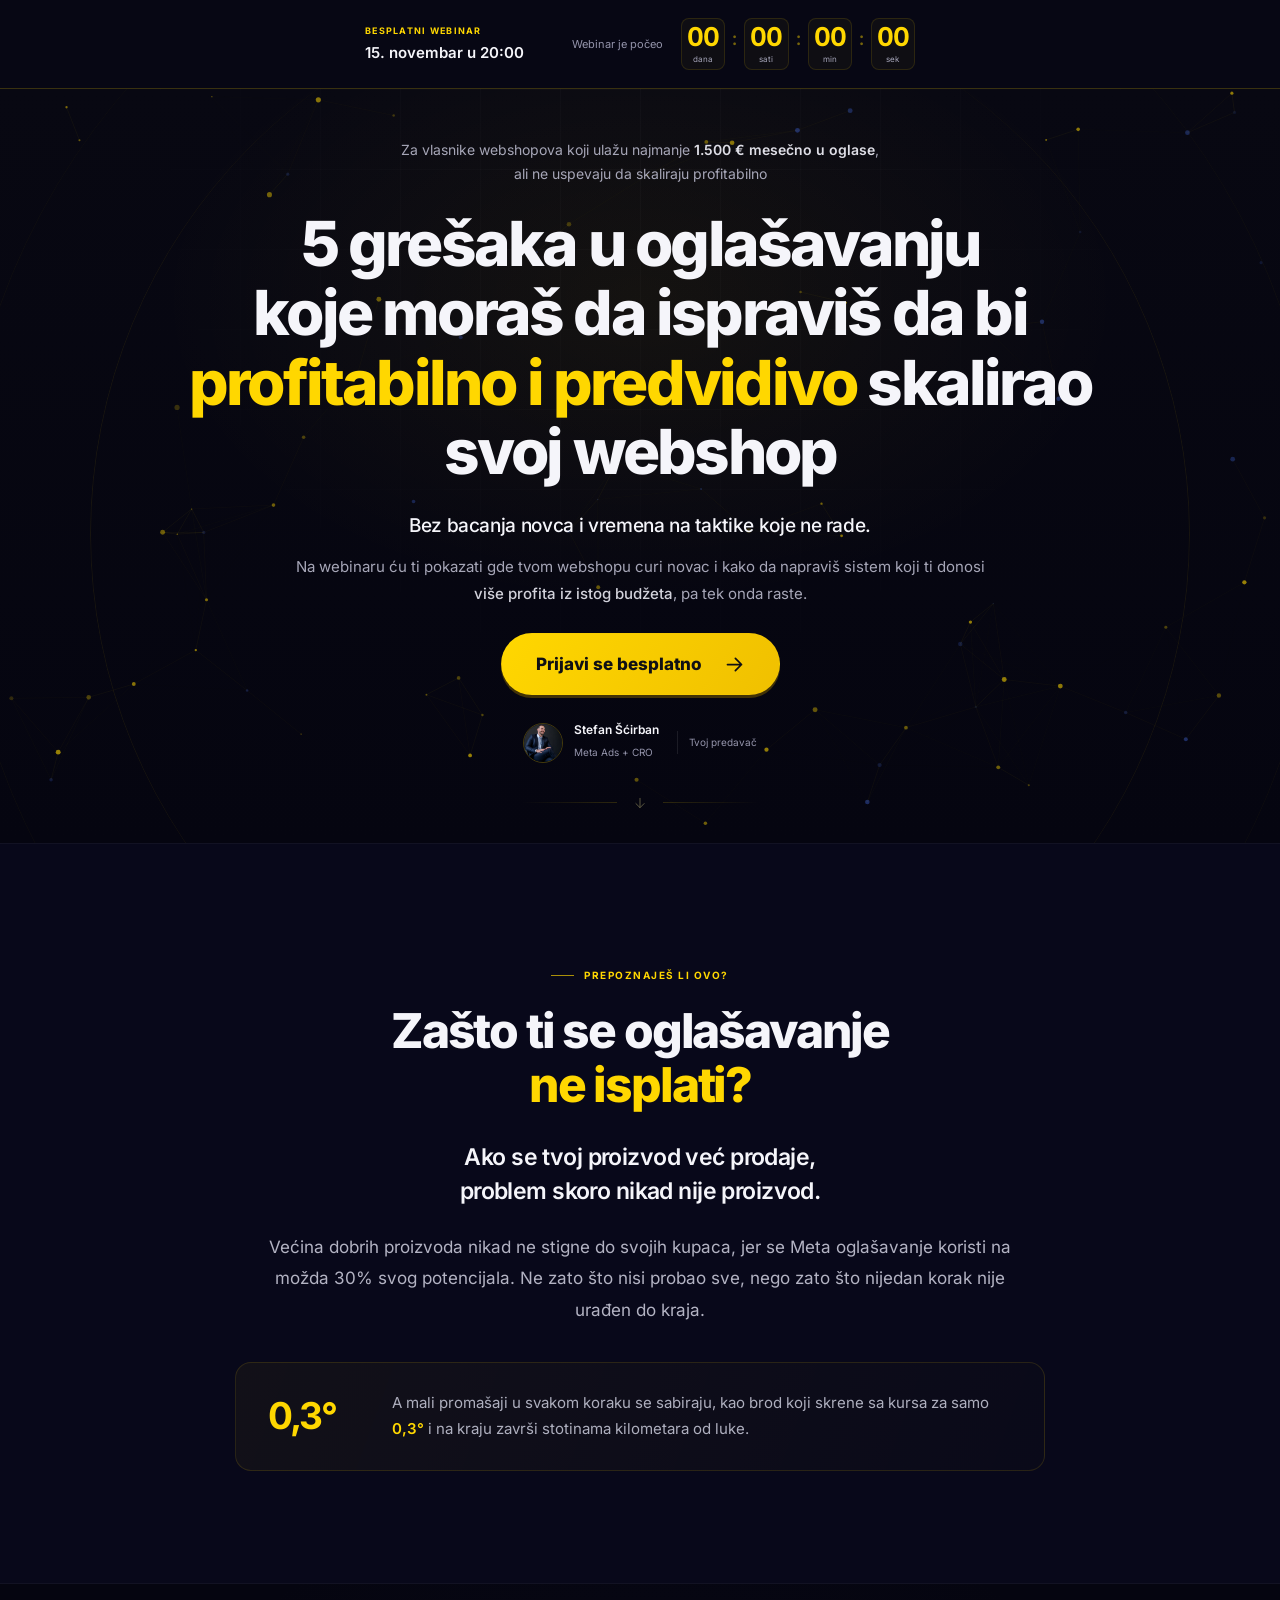
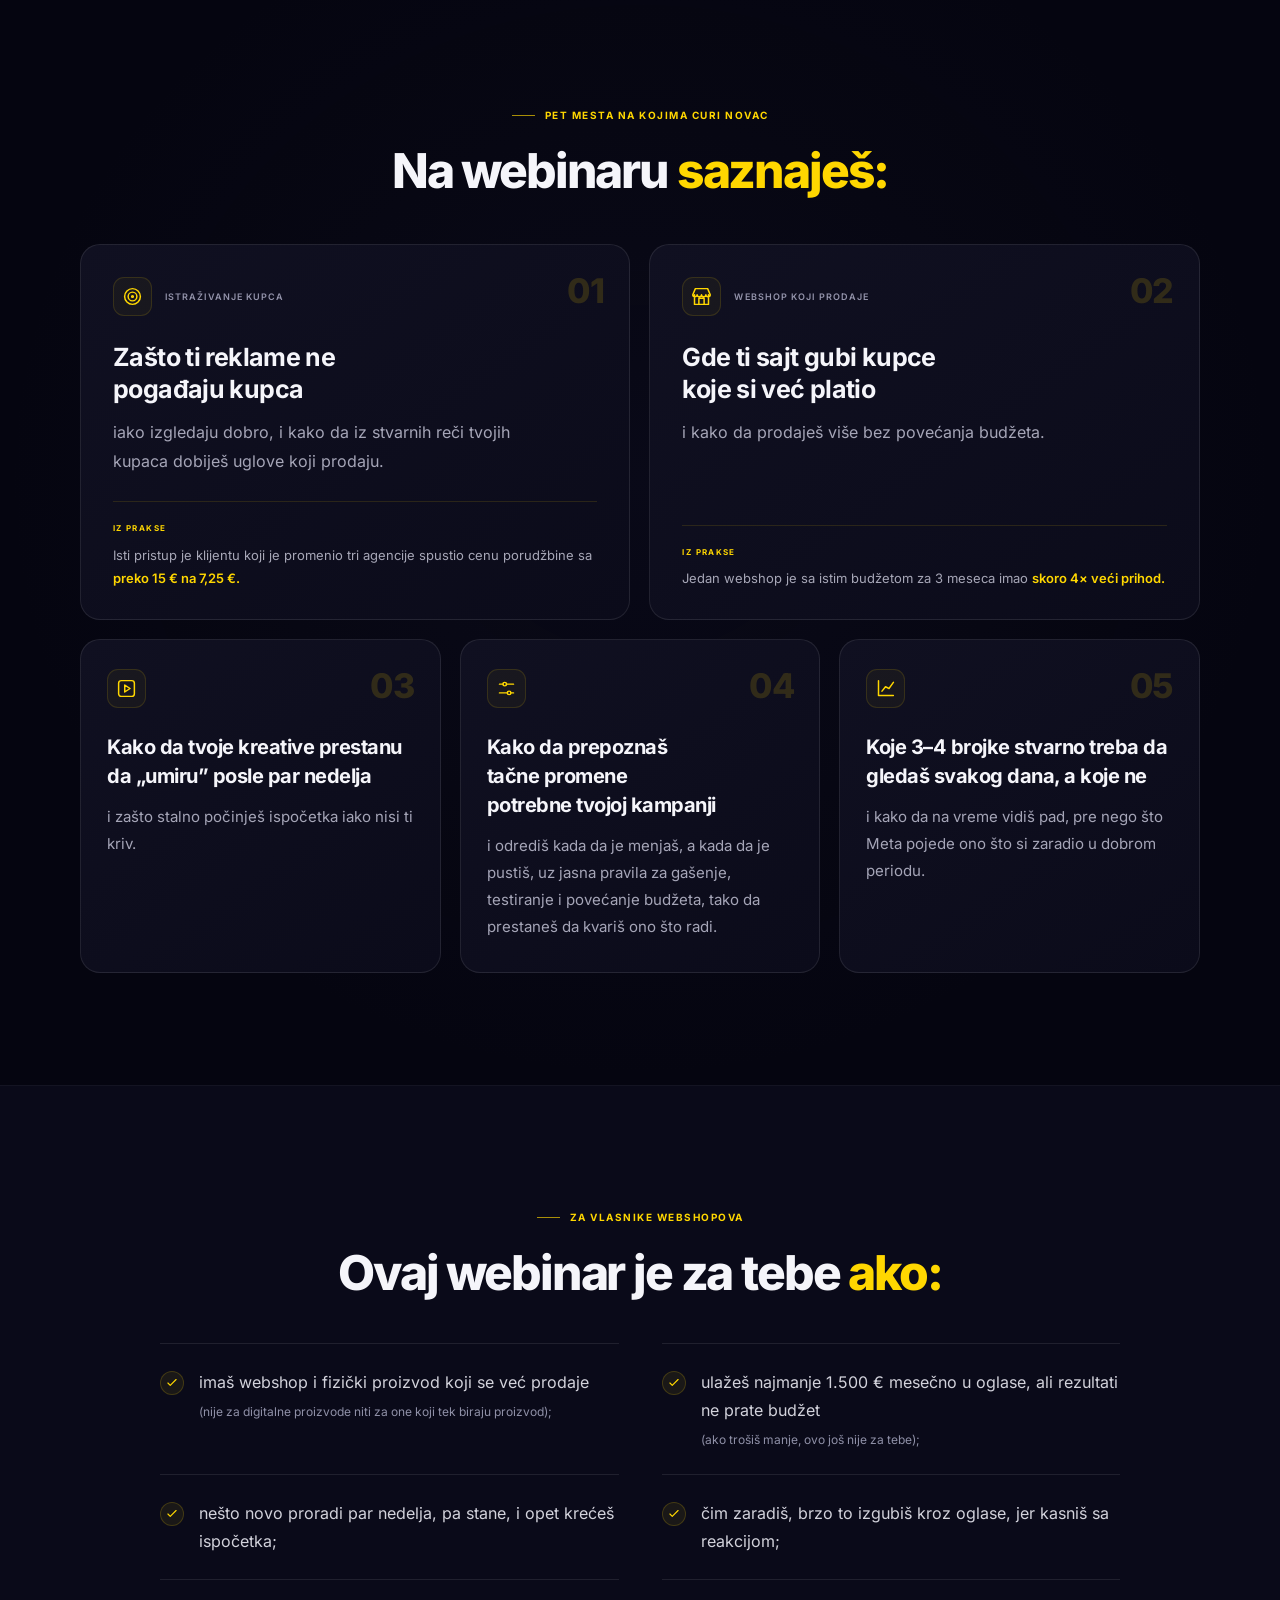
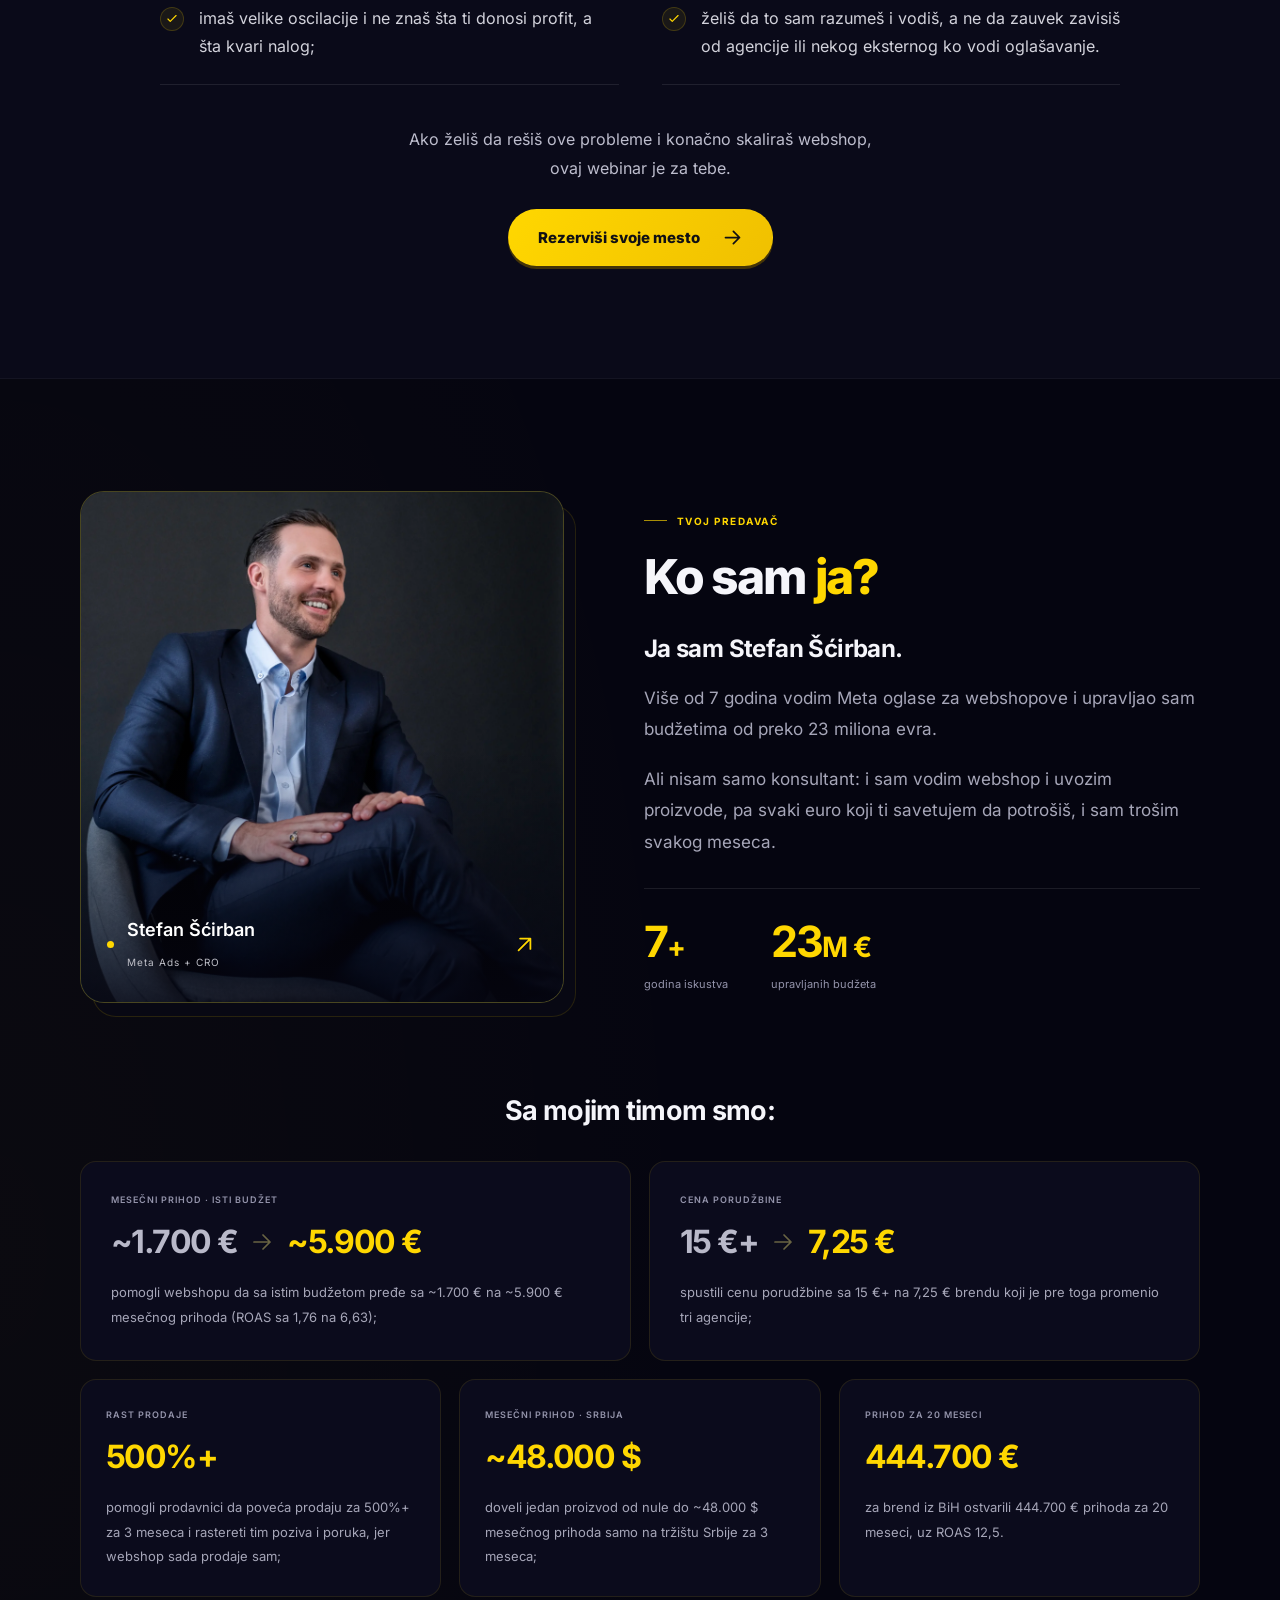
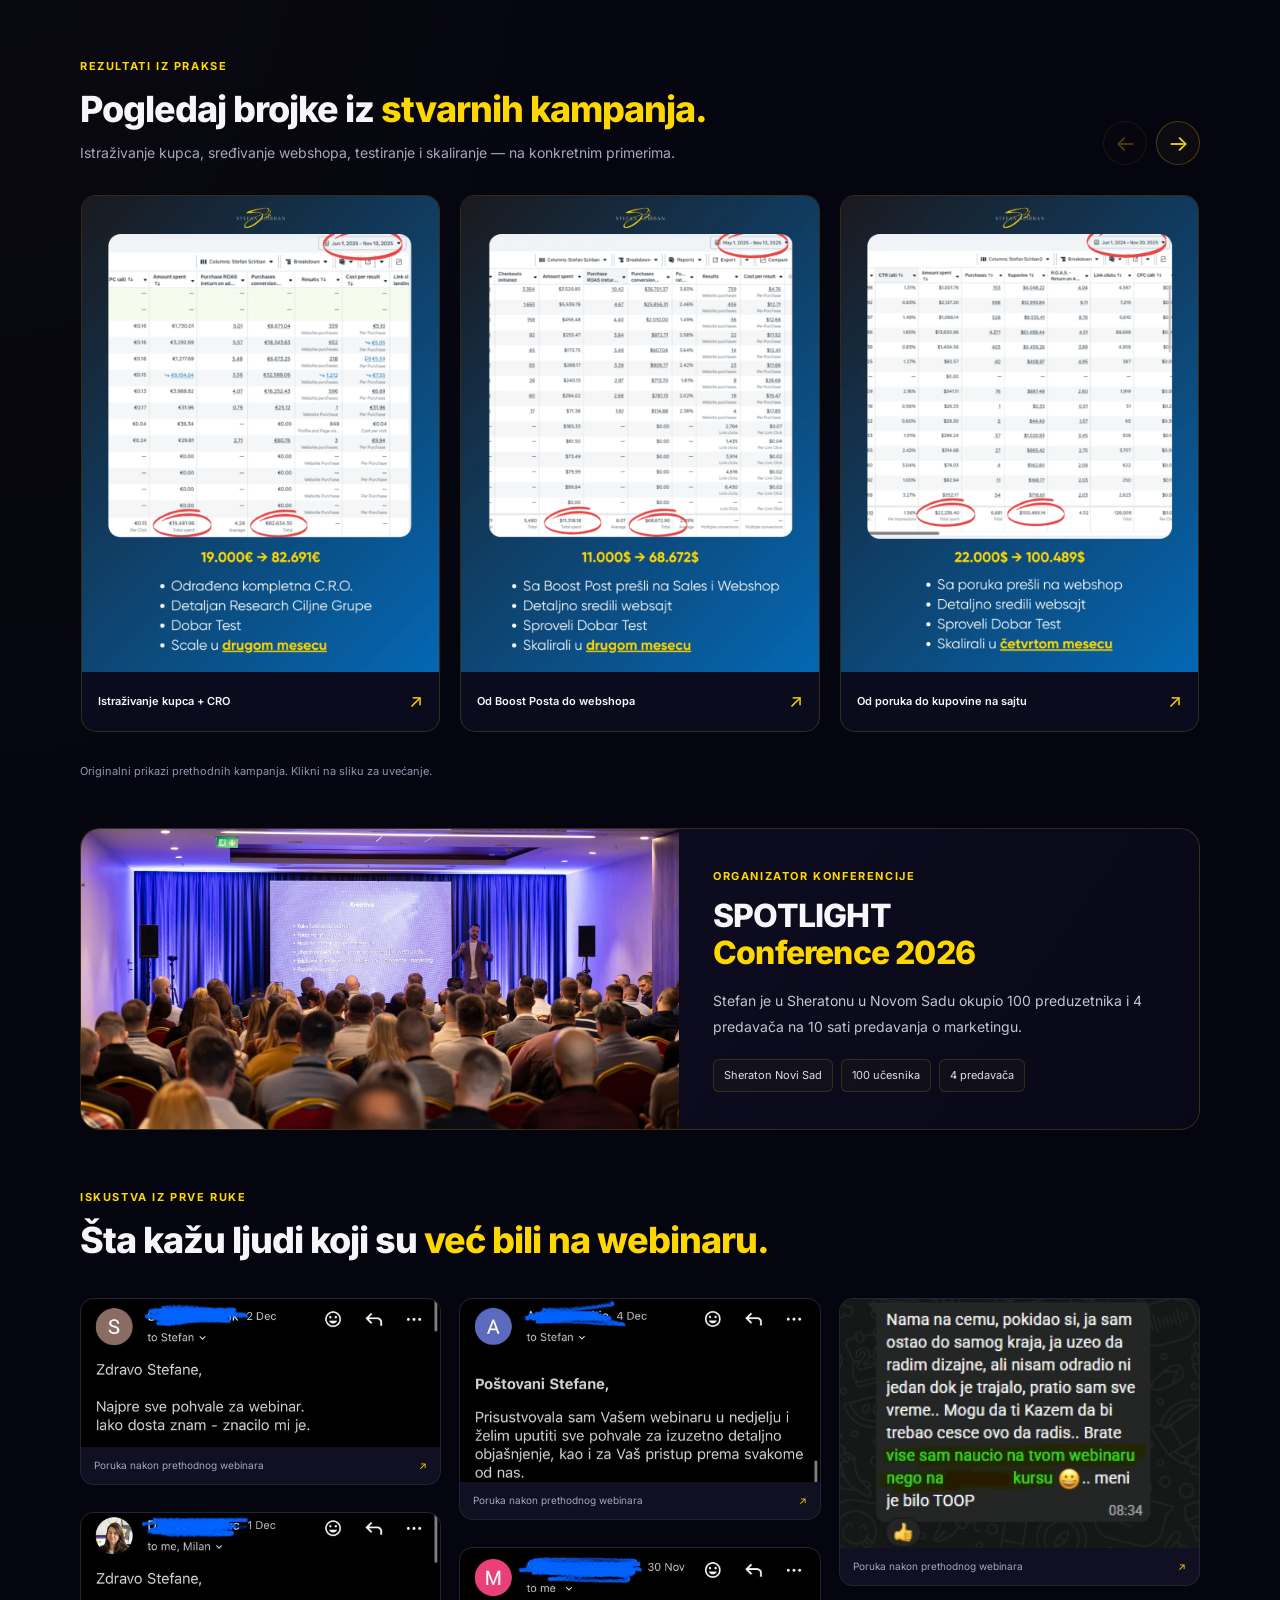
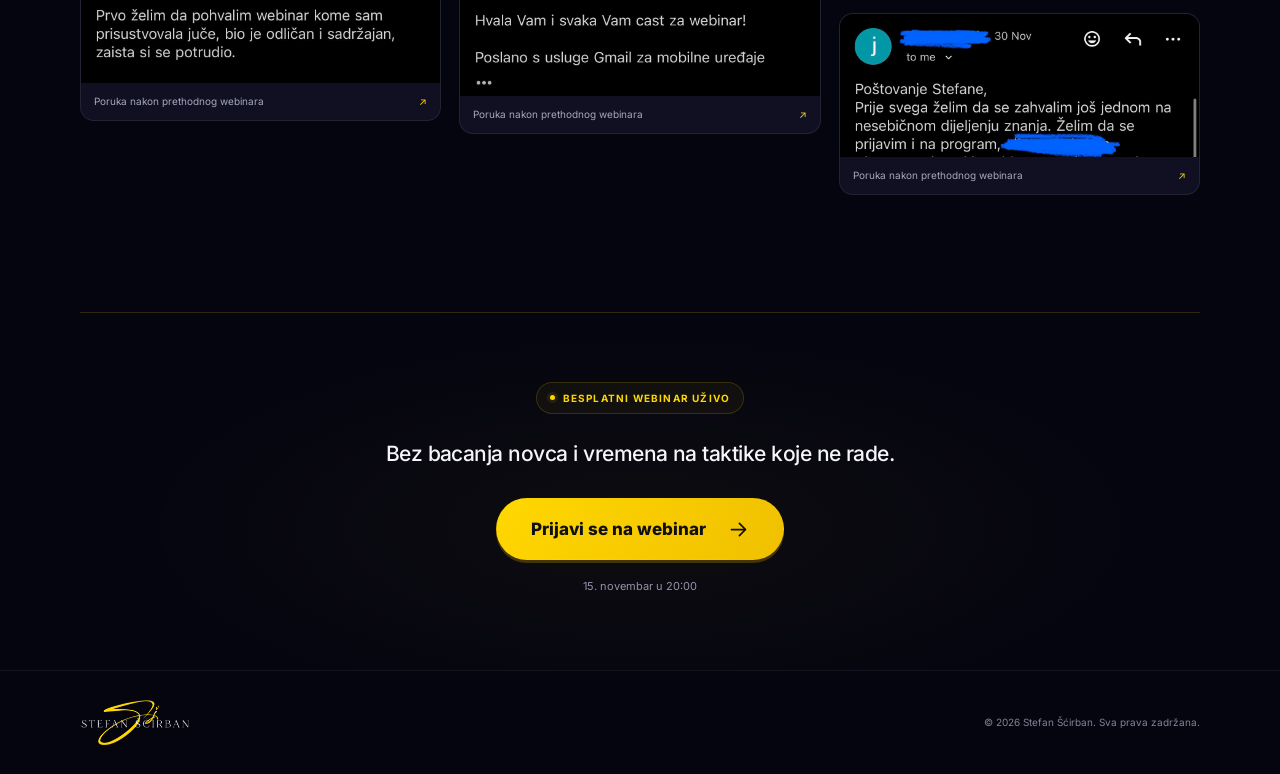
==== commit 6941ba10: "Use relative paths so the funnel works on GitHub Pages The site is served from /stefan-scirban-webin" ====
--- a/index.html
+++ b/index.html
@@ -135,7 +135,7 @@
           <article class="result"><span class="result-label">MESEČNI PRIHOD · SRBIJA</span><div class="result-value"><span>~48.000 $</span></div><p>doveli jedan proizvod od nule do ~48.000 $ mesečnog prihoda samo na tržištu Srbije za 3 meseca;</p></article>
           <article class="result"><span class="result-label">PRIHOD ZA 20 MESECI</span><div class="result-value"><span>444.700 €</span></div><p>za brend iz BiH ostvarili 444.700 € prihoda za 20 meseci, uz ROAS 12,5.</p></article>
         </div></div>
-        <div class="credibility-block" data-evidence-gallery><div class="evidence-heading"><div><span class="evidence-kicker">REZULTATI IZ PRAKSE</span><h3>Pogledaj brojke iz <span class="gold">stvarnih kampanja.</span></h3><p>Istraživanje kupca, sređivanje webshopa, testiranje i skaliranje — na konkretnim primerima.</p></div><div class="evidence-controls"><button class="evidence-arrow" type="button" data-evidence-prev aria-label="Prethodni rezultati">←</button><button class="evidence-arrow" type="button" data-evidence-next aria-label="Sledeći rezultati">→</button></div></div><div class="evidence-track" tabindex="0" role="region" aria-label="Pet originalnih prikaza rezultata kampanja"><figure class="evidence-card"><button type="button" class="evidence-open" data-proof-image="/assets/credibility/01.png" data-proof-alt="Originalni prikaz rezultata kampanje 1: Istraživanje kupca + CRO." data-proof-caption="Istraživanje kupca + CRO · Originalni prikaz rezultata sa Stefanove stranice." aria-label="Uvećaj rezultat kampanje 1"><img src="/assets/credibility/01.png" alt="Originalni prikaz rezultata kampanje 1: Istraživanje kupca + CRO." width="450" height="600" loading="lazy" decoding="async"></button><figcaption><strong>Istraživanje kupca + CRO</strong><span aria-hidden="true">↗</span></figcaption></figure><figure class="evidence-card"><button type="button" class="evidence-open" data-proof-image="/assets/credibility/02.png" data-proof-alt="Originalni prikaz rezultata kampanje 2: Od Boost Posta do webshopa." data-proof-caption="Od Boost Posta do webshopa · Originalni prikaz rezultata sa Stefanove stranice." aria-label="Uvećaj rezultat kampanje 2"><img src="/assets/credibility/02.png" alt="Originalni prikaz rezultata kampanje 2: Od Boost Posta do webshopa." width="450" height="600" loading="lazy" decoding="async"></button><figcaption><strong>Od Boost Posta do webshopa</strong><span aria-hidden="true">↗</span></figcaption></figure><figure class="evidence-card"><button type="button" class="evidence-open" data-proof-image="/assets/credibility/03.png" data-proof-alt="Originalni prikaz rezultata kampanje 3: Od poruka do kupovine na sajtu." data-proof-caption="Od poruka do kupovine na sajtu · Originalni prikaz rezultata sa Stefanove stranice." aria-label="Uvećaj rezultat kampanje 3"><img src="/assets/credibility/03.png" alt="Originalni prikaz rezultata kampanje 3: Od poruka do kupovine na sajtu." width="450" height="600" loading="lazy" decoding="async"></button><figcaption><strong>Od poruka do kupovine na sajtu</strong><span aria-hidden="true">↗</span></figcaption></figure><figure class="evidence-card"><button type="button" class="evidence-open" data-proof-image="/assets/credibility/04.png" data-proof-alt="Originalni prikaz rezultata kampanje 4: CRO + testiranje kampanja." data-proof-caption="CRO + testiranje kampanja · Originalni prikaz rezultata sa Stefanove stranice." aria-label="Uvećaj rezultat kampanje 4"><img src="/assets/credibility/04.png" alt="Originalni prikaz rezultata kampanje 4: CRO + testiranje kampanja." width="450" height="600" loading="lazy" decoding="async"></button><figcaption><strong>CRO + testiranje kampanja</strong><span aria-hidden="true">↗</span></figcaption></figure><figure class="evidence-card"><button type="button" class="evidence-open" data-proof-image="/assets/credibility/05.png" data-proof-alt="Originalni prikaz rezultata kampanje 5: Istraživanje + skaliranje." data-proof-caption="Istraživanje + skaliranje · Originalni prikaz rezultata sa Stefanove stranice." aria-label="Uvećaj rezultat kampanje 5"><img src="/assets/credibility/05.png" alt="Originalni prikaz rezultata kampanje 5: Istraživanje + skaliranje." width="450" height="600" loading="lazy" decoding="async"></button><figcaption><strong>Istraživanje + skaliranje</strong><span aria-hidden="true">↗</span></figcaption></figure></div><p class="evidence-note">Originalni prikazi prethodnih kampanja. Klikni na sliku za uvećanje.</p></div><article class="spotlight-proof"><figure><img src="/assets/credibility/stefan4.jpeg" alt="Stefan predaje na SPOTLIGHT konferenciji u Novom Sadu." width="1920" height="1080" loading="lazy" decoding="async"></figure><div class="spotlight-copy"><span class="evidence-kicker">ORGANIZATOR KONFERENCIJE</span><h3>SPOTLIGHT<br><span class="gold">Conference 2026</span></h3><p>Stefan je u Sheratonu u Novom Sadu okupio 100 preduzetnika i 4 predavača na 10 sati predavanja o marketingu.</p><div class="spotlight-facts"><span>Sheraton Novi Sad</span><span>100 učesnika</span><span>4 predavača</span></div></div></article><div class="brand-messages"><div class="evidence-heading"><div><span class="evidence-kicker">ISKUSTVA IZ PRVE RUKE</span><h3>Šta kažu ljudi koji su <span class="gold">već bili na webinaru.</span></h3></div></div><div class="brand-message-grid"><figure class="brand-message"><button type="button" data-proof-image="/assets/testimonials/test-1.jpeg" data-proof-alt="Poruka polaznika nakon prethodnog webinara." data-proof-caption="Originalna poruka nakon prethodnog Stefanovog webinara." aria-label="Uvećaj poruku polaznika 1"><img src="/assets/testimonials/test-1.jpeg" alt="Poruka polaznika nakon prethodnog webinara." width="1170" height="481" loading="lazy" decoding="async"></button><figcaption><span>Poruka nakon prethodnog webinara</span><span aria-hidden="true">↗</span></figcaption></figure><figure class="brand-message"><button type="button" data-proof-image="/assets/testimonials/test-2.jpeg" data-proof-alt="Poruka polaznice o sadržaju prethodnog webinara." data-proof-caption="Originalna poruka nakon prethodnog Stefanovog webinara." aria-label="Uvećaj poruku polaznika 2"><img src="/assets/testimonials/test-2.jpeg" alt="Poruka polaznice o sadržaju prethodnog webinara." width="1170" height="554" loading="lazy" decoding="async"></button><figcaption><span>Poruka nakon prethodnog webinara</span><span aria-hidden="true">↗</span></figcaption></figure><figure class="brand-message"><button type="button" data-proof-image="/assets/testimonials/test-4.jpeg" data-proof-alt="Poruka polaznice o detaljnim objašnjenjima na webinaru." data-proof-caption="Originalna poruka nakon prethodnog Stefanovog webinara." aria-label="Uvećaj poruku polaznika 3"><img src="/assets/testimonials/test-4.jpeg" alt="Poruka polaznice o detaljnim objašnjenjima na webinaru." width="1170" height="596" loading="lazy" decoding="async"></button><figcaption><span>Poruka nakon prethodnog webinara</span><span aria-hidden="true">↗</span></figcaption></figure><figure class="brand-message"><button type="button" data-proof-image="/assets/testimonials/test5.jpg" data-proof-alt="Poruka zahvalnosti nakon prethodnog webinara." data-proof-caption="Originalna poruka nakon prethodnog Stefanovog webinara." aria-label="Uvećaj poruku polaznika 4"><img src="/assets/testimonials/test5.jpg" alt="Poruka zahvalnosti nakon prethodnog webinara." width="1170" height="481" loading="lazy" decoding="async"></button><figcaption><span>Poruka nakon prethodnog webinara</span><span aria-hidden="true">↗</span></figcaption></figure><figure class="brand-message"><button type="button" data-proof-image="/assets/testimonials/tesrt7.jpeg" data-proof-alt="Poruka polaznika koji je ostao do kraja webinara." data-proof-caption="Originalna poruka nakon prethodnog Stefanovog webinara." aria-label="Uvećaj poruku polaznika 5"><img src="/assets/testimonials/tesrt7.jpeg" alt="Poruka polaznika koji je ostao do kraja webinara." width="318" height="220" loading="lazy" decoding="async"></button><figcaption><span>Poruka nakon prethodnog webinara</span><span aria-hidden="true">↗</span></figcaption></figure><figure class="brand-message"><button type="button" data-proof-image="/assets/testimonials/test6.jpg" data-proof-alt="Poruka polaznika o deljenju znanja i interesovanju za program." data-proof-caption="Originalna poruka nakon prethodnog Stefanovog webinara." aria-label="Uvećaj poruku polaznika 6"><img src="/assets/testimonials/test6.jpg" alt="Poruka polaznika o deljenju znanja i interesovanju za program." width="1170" height="468" loading="lazy" decoding="async"></button><figcaption><span>Poruka nakon prethodnog webinara</span><span aria-hidden="true">↗</span></figcaption></figure></div></div>
+        <div class="credibility-block" data-evidence-gallery><div class="evidence-heading"><div><span class="evidence-kicker">REZULTATI IZ PRAKSE</span><h3>Pogledaj brojke iz <span class="gold">stvarnih kampanja.</span></h3><p>Istraživanje kupca, sređivanje webshopa, testiranje i skaliranje — na konkretnim primerima.</p></div><div class="evidence-controls"><button class="evidence-arrow" type="button" data-evidence-prev aria-label="Prethodni rezultati">←</button><button class="evidence-arrow" type="button" data-evidence-next aria-label="Sledeći rezultati">→</button></div></div><div class="evidence-track" tabindex="0" role="region" aria-label="Pet originalnih prikaza rezultata kampanja"><figure class="evidence-card"><button type="button" class="evidence-open" data-proof-image="/assets/credibility/01.png" data-proof-alt="Originalni prikaz rezultata kampanje 1: Istraživanje kupca + CRO." data-proof-caption="Istraživanje kupca + CRO · Originalni prikaz rezultata sa Stefanove stranice." aria-label="Uvećaj rezultat kampanje 1"><img src="assets/credibility/01.png" alt="Originalni prikaz rezultata kampanje 1: Istraživanje kupca + CRO." width="450" height="600" loading="lazy" decoding="async"></button><figcaption><strong>Istraživanje kupca + CRO</strong><span aria-hidden="true">↗</span></figcaption></figure><figure class="evidence-card"><button type="button" class="evidence-open" data-proof-image="/assets/credibility/02.png" data-proof-alt="Originalni prikaz rezultata kampanje 2: Od Boost Posta do webshopa." data-proof-caption="Od Boost Posta do webshopa · Originalni prikaz rezultata sa Stefanove stranice." aria-label="Uvećaj rezultat kampanje 2"><img src="assets/credibility/02.png" alt="Originalni prikaz rezultata kampanje 2: Od Boost Posta do webshopa." width="450" height="600" loading="lazy" decoding="async"></button><figcaption><strong>Od Boost Posta do webshopa</strong><span aria-hidden="true">↗</span></figcaption></figure><figure class="evidence-card"><button type="button" class="evidence-open" data-proof-image="/assets/credibility/03.png" data-proof-alt="Originalni prikaz rezultata kampanje 3: Od poruka do kupovine na sajtu." data-proof-caption="Od poruka do kupovine na sajtu · Originalni prikaz rezultata sa Stefanove stranice." aria-label="Uvećaj rezultat kampanje 3"><img src="assets/credibility/03.png" alt="Originalni prikaz rezultata kampanje 3: Od poruka do kupovine na sajtu." width="450" height="600" loading="lazy" decoding="async"></button><figcaption><strong>Od poruka do kupovine na sajtu</strong><span aria-hidden="true">↗</span></figcaption></figure><figure class="evidence-card"><button type="button" class="evidence-open" data-proof-image="/assets/credibility/04.png" data-proof-alt="Originalni prikaz rezultata kampanje 4: CRO + testiranje kampanja." data-proof-caption="CRO + testiranje kampanja · Originalni prikaz rezultata sa Stefanove stranice." aria-label="Uvećaj rezultat kampanje 4"><img src="assets/credibility/04.png" alt="Originalni prikaz rezultata kampanje 4: CRO + testiranje kampanja." width="450" height="600" loading="lazy" decoding="async"></button><figcaption><strong>CRO + testiranje kampanja</strong><span aria-hidden="true">↗</span></figcaption></figure><figure class="evidence-card"><button type="button" class="evidence-open" data-proof-image="/assets/credibility/05.png" data-proof-alt="Originalni prikaz rezultata kampanje 5: Istraživanje + skaliranje." data-proof-caption="Istraživanje + skaliranje · Originalni prikaz rezultata sa Stefanove stranice." aria-label="Uvećaj rezultat kampanje 5"><img src="assets/credibility/05.png" alt="Originalni prikaz rezultata kampanje 5: Istraživanje + skaliranje." width="450" height="600" loading="lazy" decoding="async"></button><figcaption><strong>Istraživanje + skaliranje</strong><span aria-hidden="true">↗</span></figcaption></figure></div><p class="evidence-note">Originalni prikazi prethodnih kampanja. Klikni na sliku za uvećanje.</p></div><article class="spotlight-proof"><figure><img src="assets/credibility/stefan4.jpeg" alt="Stefan predaje na SPOTLIGHT konferenciji u Novom Sadu." width="1920" height="1080" loading="lazy" decoding="async"></figure><div class="spotlight-copy"><span class="evidence-kicker">ORGANIZATOR KONFERENCIJE</span><h3>SPOTLIGHT<br><span class="gold">Conference 2026</span></h3><p>Stefan je u Sheratonu u Novom Sadu okupio 100 preduzetnika i 4 predavača na 10 sati predavanja o marketingu.</p><div class="spotlight-facts"><span>Sheraton Novi Sad</span><span>100 učesnika</span><span>4 predavača</span></div></div></article><div class="brand-messages"><div class="evidence-heading"><div><span class="evidence-kicker">ISKUSTVA IZ PRVE RUKE</span><h3>Šta kažu ljudi koji su <span class="gold">već bili na webinaru.</span></h3></div></div><div class="brand-message-grid"><figure class="brand-message"><button type="button" data-proof-image="/assets/testimonials/test-1.jpeg" data-proof-alt="Poruka polaznika nakon prethodnog webinara." data-proof-caption="Originalna poruka nakon prethodnog Stefanovog webinara." aria-label="Uvećaj poruku polaznika 1"><img src="assets/testimonials/test-1.jpeg" alt="Poruka polaznika nakon prethodnog webinara." width="1170" height="481" loading="lazy" decoding="async"></button><figcaption><span>Poruka nakon prethodnog webinara</span><span aria-hidden="true">↗</span></figcaption></figure><figure class="brand-message"><button type="button" data-proof-image="/assets/testimonials/test-2.jpeg" data-proof-alt="Poruka polaznice o sadržaju prethodnog webinara." data-proof-caption="Originalna poruka nakon prethodnog Stefanovog webinara." aria-label="Uvećaj poruku polaznika 2"><img src="assets/testimonials/test-2.jpeg" alt="Poruka polaznice o sadržaju prethodnog webinara." width="1170" height="554" loading="lazy" decoding="async"></button><figcaption><span>Poruka nakon prethodnog webinara</span><span aria-hidden="true">↗</span></figcaption></figure><figure class="brand-message"><button type="button" data-proof-image="/assets/testimonials/test-4.jpeg" data-proof-alt="Poruka polaznice o detaljnim objašnjenjima na webinaru." data-proof-caption="Originalna poruka nakon prethodnog Stefanovog webinara." aria-label="Uvećaj poruku polaznika 3"><img src="assets/testimonials/test-4.jpeg" alt="Poruka polaznice o detaljnim objašnjenjima na webinaru." width="1170" height="596" loading="lazy" decoding="async"></button><figcaption><span>Poruka nakon prethodnog webinara</span><span aria-hidden="true">↗</span></figcaption></figure><figure class="brand-message"><button type="button" data-proof-image="/assets/testimonials/test5.jpg" data-proof-alt="Poruka zahvalnosti nakon prethodnog webinara." data-proof-caption="Originalna poruka nakon prethodnog Stefanovog webinara." aria-label="Uvećaj poruku polaznika 4"><img src="assets/testimonials/test5.jpg" alt="Poruka zahvalnosti nakon prethodnog webinara." width="1170" height="481" loading="lazy" decoding="async"></button><figcaption><span>Poruka nakon prethodnog webinara</span><span aria-hidden="true">↗</span></figcaption></figure><figure class="brand-message"><button type="button" data-proof-image="/assets/testimonials/tesrt7.jpeg" data-proof-alt="Poruka polaznika koji je ostao do kraja webinara." data-proof-caption="Originalna poruka nakon prethodnog Stefanovog webinara." aria-label="Uvećaj poruku polaznika 5"><img src="assets/testimonials/tesrt7.jpeg" alt="Poruka polaznika koji je ostao do kraja webinara." width="318" height="220" loading="lazy" decoding="async"></button><figcaption><span>Poruka nakon prethodnog webinara</span><span aria-hidden="true">↗</span></figcaption></figure><figure class="brand-message"><button type="button" data-proof-image="/assets/testimonials/test6.jpg" data-proof-alt="Poruka polaznika o deljenju znanja i interesovanju za program." data-proof-caption="Originalna poruka nakon prethodnog Stefanovog webinara." aria-label="Uvećaj poruku polaznika 6"><img src="assets/testimonials/test6.jpg" alt="Poruka polaznika o deljenju znanja i interesovanju za program." width="1170" height="468" loading="lazy" decoding="async"></button><figcaption><span>Poruka nakon prethodnog webinara</span><span aria-hidden="true">↗</span></figcaption></figure></div></div>
         <div class="closing center"><span class="eyebrow live-badge"><i aria-hidden="true"></i> BESPLATNI WEBINAR UŽIVO</span><p>Bez bacanja novca i vremena na taktike koje ne rade.</p><button class="button button-large" data-register>Prijavi se na webinar <svg class="icon" aria-hidden="true"><use href="#arrow"/></svg></button><span class="closing-date" data-event-date>15. novembar u 20:00</span></div>
       </div>
     </section>
